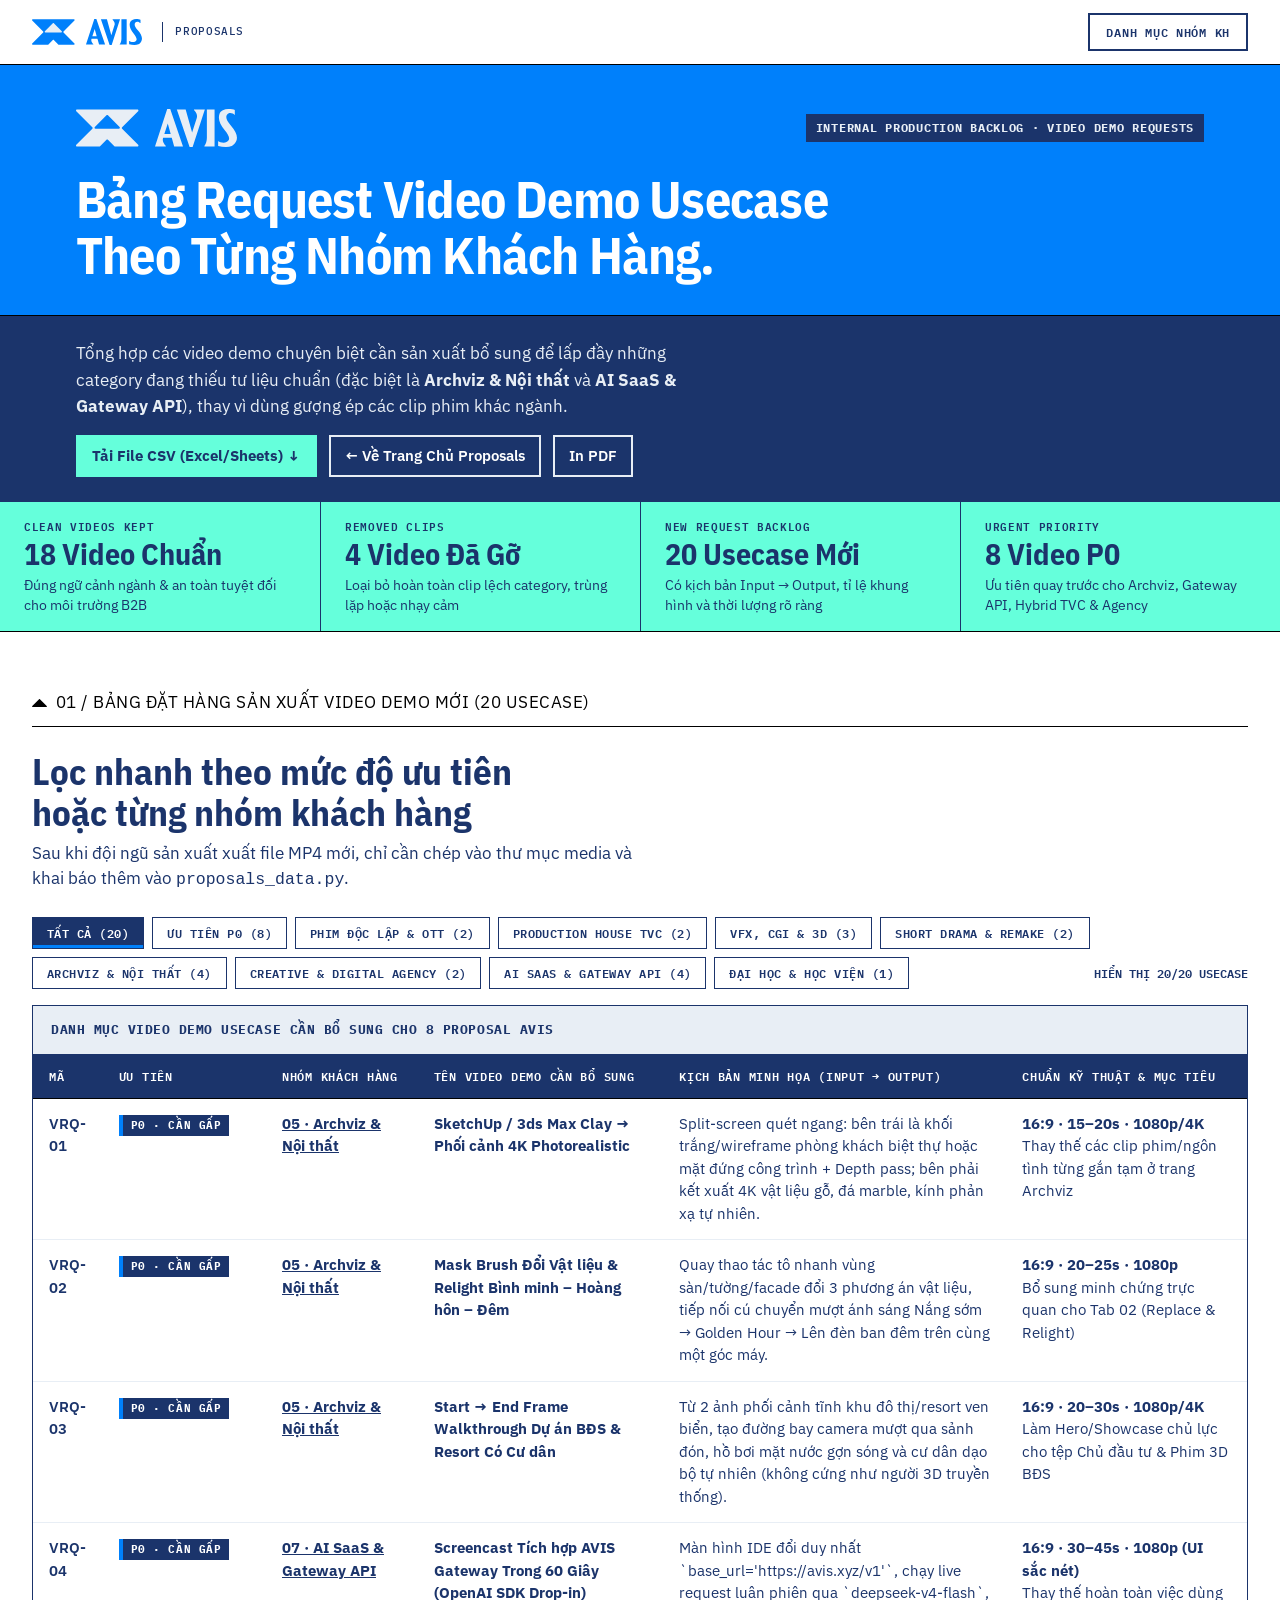
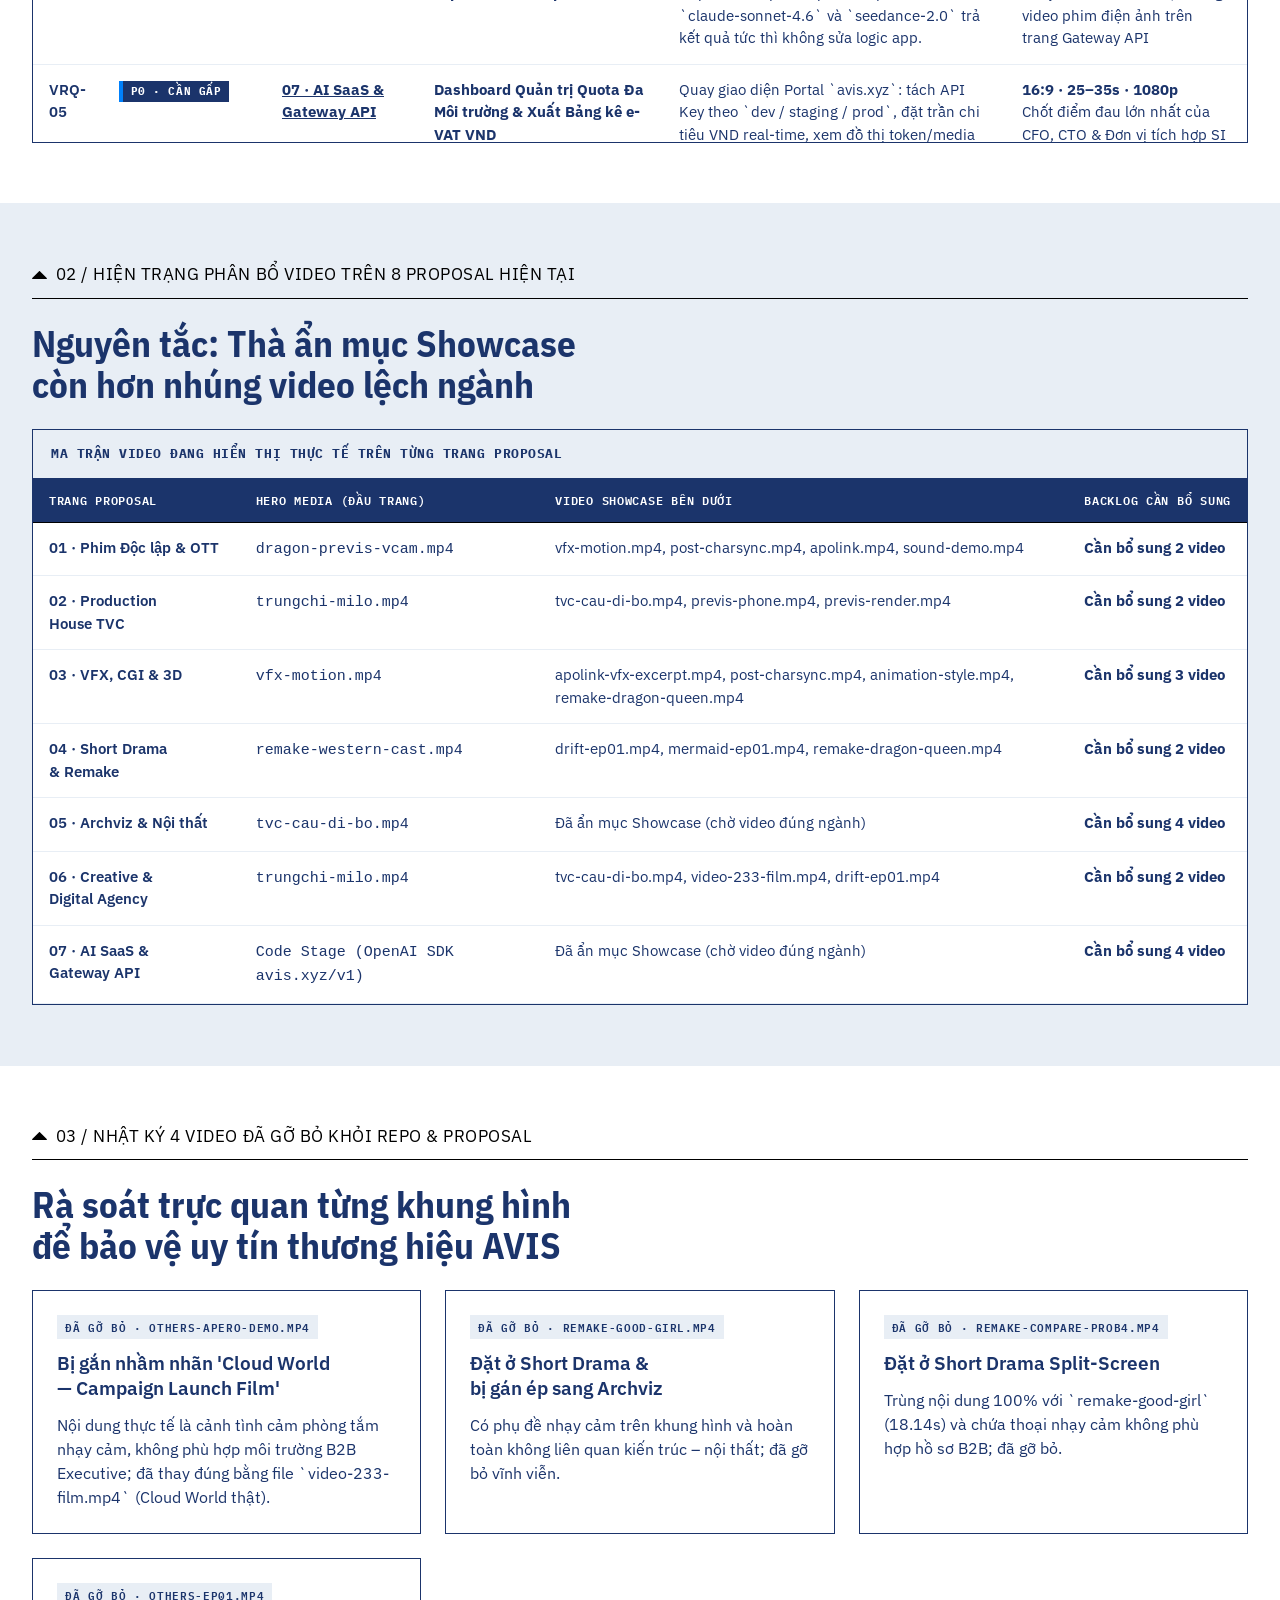
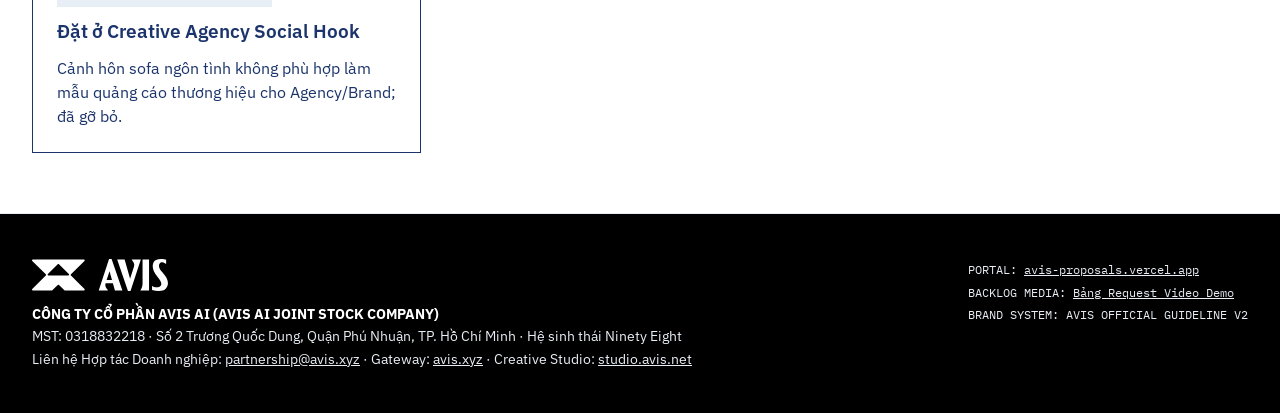
==== video-requests.html @ e9c759db "Refine concise executive copy, optional high-spend credit policy, strict video filtering & add video" ====
<!DOCTYPE html>
<html lang="vi" data-avis-brand="masterbrand">
<head>
  <meta charset="utf-8">
  <meta name="viewport" content="width=device-width, initial-scale=1">
  <title>Bảng Request Video Demo Usecase — AVIS Proposals Backlog</title>
  <meta name="description" content="Danh sách 20 kịch bản video demo usecase cần sản xuất bổ sung cho 8 nhóm khách hàng B2B của AVIS và báo cáo rà soát các video không phù hợp đã gỡ bỏ.">
  <link rel="icon" type="image/svg+xml" href="assets/brand/logo/masterbrand/avis-masterbrand-symbol-azure.svg">
  <link rel="stylesheet" href="assets/proposals.css">
</head>
<body>
<header class="site-header">
  <div class="header-inner">
    <a class="site-logo" href="index.html">
      <img src="assets/brand/logo/masterbrand/avis-masterbrand-full-azure.svg" alt="AVIS" height="26">
      <span class="site-logo-divider" aria-hidden="true"></span>
      <span class="site-logo-tag">PROPOSALS</span>
    </a>
    <nav class="site-nav" aria-label="Danh mục Proposal theo nhóm khách hàng">
      <button
        class="menu-button"
        type="button"
        popovertarget="site-menu"
        popovertargetaction="toggle"
        aria-controls="site-menu"
      >
        <span>Danh mục Nhóm KH</span>
      </button>
      <ul id="site-menu" class="site-menu" popover="auto">
        <li><a href="index.html">Tổng quan</a></li><li><a href="proposals/indie-cinema-ott.html">Phim Độc lập &amp; OTT</a></li><li><a href="proposals/production-house-tvc.html">Production House TVC</a></li><li><a href="proposals/vfx-cgi-animation.html">VFX, CGI &amp; 3D</a></li><li><a href="proposals/short-drama-remake.html">Short Drama &amp; Remake</a></li><li><a href="proposals/archviz-interior-design.html">Archviz &amp; Nội thất</a></li><li><a href="proposals/creative-digital-agency.html">Creative &amp; Digital Agency</a></li><li><a href="proposals/ai-saas-enterprise-gateway.html">AI SaaS &amp; Gateway API</a></li><li><a href="proposals/creative-campus-academy.html">Đại học &amp; Học viện</a></li>
      </ul>
    </nav>
  </div>
</header>

<main>
  <section class="hero-shell">
    <div class="hero-primary-block">
      <div class="container">
        <div class="hero-brand-row" style="margin-block-end: 1.5rem;">
          <img class="hero-brand-logo" src="assets/brand/logo/masterbrand/avis-masterbrand-full-sea-white.svg" alt="AVIS" height="38">
          <span class="hero-kicker">INTERNAL PRODUCTION BACKLOG · VIDEO DEMO REQUESTS</span>
        </div>
        <h1>Bảng Request Video Demo Usecase Theo Từng Nhóm Khách Hàng.</h1>
      </div>
    </div>
    <div class="hero-sub-block">
      <div class="container" style="display: flex; flex-wrap: wrap; align-items: center; justify-content: space-between; gap: 1rem;">
        <p>
          Tổng hợp các video demo chuyên biệt cần sản xuất bổ sung để lấp đầy những category đang thiếu tư liệu chuẩn
          (đặc biệt là <strong>Archviz &amp; Nội thất</strong> và <strong>AI SaaS &amp; Gateway API</strong>), thay vì dùng gượng ép các clip phim khác ngành.
        </p>
        <div class="hero-actions">
          <a class="btn btn-cta-turquoise btn-sm" href="media/avis_video_demo_requests.csv" download="avis_video_demo_requests.csv">Tải File CSV (Excel/Sheets) ↓</a>
          <a class="btn btn-outline-light btn-sm" href="index.html">← Về Trang Chủ Proposals</a>
          <button type="button" class="btn btn-outline-light btn-sm" onclick="window.print()">In PDF</button>
        </div>
      </div>
    </div>

    <div class="credential-band">
      <div class="cred-cell">
        <span class="mono-label">CLEAN VIDEOS KEPT</span>
        <strong>18 Video Chuẩn</strong>
        <span>Đúng ngữ cảnh ngành &amp; an toàn tuyệt đối cho môi trường B2B</span>
      </div>
      <div class="cred-cell">
        <span class="mono-label">REMOVED CLIPS</span>
        <strong>4 Video Đã Gỡ</strong>
        <span>Loại bỏ hoàn toàn clip lệch category, trùng lặp hoặc nhạy cảm</span>
      </div>
      <div class="cred-cell">
        <span class="mono-label">NEW REQUEST BACKLOG</span>
        <strong>20 Usecase Mới</strong>
        <span>Có kịch bản Input → Output, tỉ lệ khung hình và thời lượng rõ ràng</span>
      </div>
      <div class="cred-cell">
        <span class="mono-label">URGENT PRIORITY</span>
        <strong>8 Video P0</strong>
        <span>Ưu tiên quay trước cho Archviz, Gateway API, Hybrid TVC &amp; Agency</span>
      </div>
    </div>
  </section>

  <section class="section">
    <div class="container">
      <div class="section-label"><span class="avis-tri avis-tri--up avis-tri--marker" aria-hidden="true"></span> 01 / BẢNG ĐẶT HÀNG SẢN XUẤT VIDEO DEMO MỚI (20 USECASE)</div>
      <div class="section-header">
        <h2>Lọc nhanh theo mức độ ưu tiên hoặc từng nhóm khách hàng</h2>
        <p>Sau khi đội ngũ sản xuất xuất file MP4 mới, chỉ cần chép vào thư mục media và khai báo thêm vào <code>proposals_data.py</code>.</p>
      </div>

      <div class="filter-bar" role="toolbar" aria-label="Bộ lọc bảng request video demo">
        <button type="button" class="filter-chip" data-video-filter="all" aria-pressed="true">Tất cả (20)</button><button type="button" class="filter-chip" data-video-filter="P0" aria-pressed="false">Ưu tiên P0 (8)</button><button type="button" class="filter-chip" data-video-filter="indie-cinema-ott" aria-pressed="false">Phim Độc lập &amp; OTT (2)</button><button type="button" class="filter-chip" data-video-filter="production-house-tvc" aria-pressed="false">Production House TVC (2)</button><button type="button" class="filter-chip" data-video-filter="vfx-cgi-animation" aria-pressed="false">VFX, CGI &amp; 3D (3)</button><button type="button" class="filter-chip" data-video-filter="short-drama-remake" aria-pressed="false">Short Drama &amp; Remake (2)</button><button type="button" class="filter-chip" data-video-filter="archviz-interior-design" aria-pressed="false">Archviz &amp; Nội thất (4)</button><button type="button" class="filter-chip" data-video-filter="creative-digital-agency" aria-pressed="false">Creative &amp; Digital Agency (2)</button><button type="button" class="filter-chip" data-video-filter="ai-saas-enterprise-gateway" aria-pressed="false">AI SaaS &amp; Gateway API (4)</button><button type="button" class="filter-chip" data-video-filter="creative-campus-academy" aria-pressed="false">Đại học &amp; Học viện (1)</button>
        <span id="video-request-count" class="filter-count" aria-live="polite">HIỂN THỊ 20/20 USECASE</span>
      </div>

      <div tabindex="0" role="region" aria-labelledby="caption-video-requests" class="table-wrapper table-wrapper--tall">
        <table class="benchmark-table" style="--label-2: 'Ưu tiên'; --label-3: 'Nhóm KH'; --label-4: 'Tên Video Demo'; --label-5: 'Kịch bản Minh họa'; --label-6: 'Chuẩn & Ghi chú';">
          <caption id="caption-video-requests">Danh mục Video Demo Usecase Cần Bổ Sung Cho 8 Proposal AVIS</caption>
          <thead>
            <tr>
              <th scope="col">Mã</th>
              <th scope="col">Ưu tiên</th>
              <th scope="col">Nhóm Khách hàng</th>
              <th scope="col">Tên Video Demo Cần Bổ Sung</th>
              <th scope="col">Kịch bản Minh họa (Input → Output)</th>
              <th scope="col">Chuẩn Kỹ thuật &amp; Mục tiêu</th>
            </tr>
          </thead>
          <tbody>
            <tr data-segment="archviz-interior-design" data-priority="P0">
            <th scope="row">VRQ-01</th>
            <td><span class="prio-badge prio-p0">P0 · CẦN GẤP</span></td>
            <td><a href="proposals/archviz-interior-design.html"><strong>05 · Archviz &amp; Nội thất</strong></a></td>
            <td><strong>SketchUp / 3ds Max Clay → Phối cảnh 4K Photorealistic</strong></td>
            <td>Split-screen quét ngang: bên trái là khối trắng/wireframe phòng khách biệt thự hoặc mặt đứng công trình + Depth pass; bên phải kết xuất 4K vật liệu gỗ, đá marble, kính phản xạ tự nhiên.</td>
            <td><strong>16:9 · 15–20s · 1080p/4K</strong><br>Thay thế các clip phim/ngôn tình từng gắn tạm ở trang Archviz</td>
          </tr><tr data-segment="archviz-interior-design" data-priority="P0">
            <th scope="row">VRQ-02</th>
            <td><span class="prio-badge prio-p0">P0 · CẦN GẤP</span></td>
            <td><a href="proposals/archviz-interior-design.html"><strong>05 · Archviz &amp; Nội thất</strong></a></td>
            <td><strong>Mask Brush Đổi Vật liệu &amp; Relight Bình minh – Hoàng hôn – Đêm</strong></td>
            <td>Quay thao tác tô nhanh vùng sàn/tường/facade đổi 3 phương án vật liệu, tiếp nối cú chuyển mượt ánh sáng Nắng sớm → Golden Hour → Lên đèn ban đêm trên cùng một góc máy.</td>
            <td><strong>16:9 · 20–25s · 1080p</strong><br>Bổ sung minh chứng trực quan cho Tab 02 (Replace &amp; Relight)</td>
          </tr><tr data-segment="archviz-interior-design" data-priority="P0">
            <th scope="row">VRQ-03</th>
            <td><span class="prio-badge prio-p0">P0 · CẦN GẤP</span></td>
            <td><a href="proposals/archviz-interior-design.html"><strong>05 · Archviz &amp; Nội thất</strong></a></td>
            <td><strong>Start → End Frame Walkthrough Dự án BĐS &amp; Resort Có Cư dân</strong></td>
            <td>Từ 2 ảnh phối cảnh tĩnh khu đô thị/resort ven biển, tạo đường bay camera mượt qua sảnh đón, hồ bơi mặt nước gợn sóng và cư dân dạo bộ tự nhiên (không cứng như người 3D truyền thống).</td>
            <td><strong>16:9 · 20–30s · 1080p/4K</strong><br>Làm Hero/Showcase chủ lực cho tệp Chủ đầu tư &amp; Phim 3D BĐS</td>
          </tr><tr data-segment="ai-saas-enterprise-gateway" data-priority="P0">
            <th scope="row">VRQ-04</th>
            <td><span class="prio-badge prio-p0">P0 · CẦN GẤP</span></td>
            <td><a href="proposals/ai-saas-enterprise-gateway.html"><strong>07 · AI SaaS &amp; Gateway API</strong></a></td>
            <td><strong>Screencast Tích hợp AVIS Gateway Trong 60 Giây (OpenAI SDK Drop-in)</strong></td>
            <td>Màn hình IDE đổi duy nhất `base_url=&#x27;https://avis.xyz/v1&#x27;`, chạy live request luân phiên qua `deepseek-v4-flash`, `claude-sonnet-4.6` và `seedance-2.0` trả kết quả tức thì không sửa logic app.</td>
            <td><strong>16:9 · 30–45s · 1080p (UI sắc nét)</strong><br>Thay thế hoàn toàn việc dùng video phim điện ảnh trên trang Gateway API</td>
          </tr><tr data-segment="ai-saas-enterprise-gateway" data-priority="P0">
            <th scope="row">VRQ-05</th>
            <td><span class="prio-badge prio-p0">P0 · CẦN GẤP</span></td>
            <td><a href="proposals/ai-saas-enterprise-gateway.html"><strong>07 · AI SaaS &amp; Gateway API</strong></a></td>
            <td><strong>Dashboard Quản trị Quota Đa Môi trường &amp; Xuất Bảng kê e-VAT VND</strong></td>
            <td>Quay giao diện Portal `avis.xyz`: tách API Key theo `dev / staging / prod`, đặt trần chi tiêu VND real-time, xem đồ thị token/media và tải bảng kê đối soát hóa đơn điện tử VAT.</td>
            <td><strong>16:9 · 25–35s · 1080p</strong><br>Chốt điểm đau lớn nhất của CFO, CTO &amp; Đơn vị tích hợp SI</td>
          </tr><tr data-segment="production-house-tvc" data-priority="P0">
            <th scope="row">VRQ-06</th>
            <td><span class="prio-badge prio-p0">P0 · CẦN GẤP</span></td>
            <td><a href="proposals/production-house-tvc.html"><strong>02 · Production House TVC</strong></a></td>
            <td><strong>Hybrid Product TVC — Giữ 100% Sản phẩm Quay Thật + Đại cảnh AI</strong></td>
            <td>Split-screen: bên trái là chai nước giải khát / mỹ phẩm / ô tô quay phông đơn giản tại studio giữ nguyên từng chữ trên bao bì; bên phải ghép mượt vào đại cảnh thiên nhiên/đô thị điện ảnh.</td>
            <td><strong>16:9 · 15–25s · 1080p</strong><br>Giải đáp thắc mắc số 1 của Production House về độ chuẩn logo/bao bì thật</td>
          </tr><tr data-segment="creative-digital-agency" data-priority="P0">
            <th scope="row">VRQ-07</th>
            <td><span class="prio-badge prio-p0">P0 · CẦN GẤP</span></td>
            <td><a href="proposals/creative-digital-agency.html"><strong>06 · Creative &amp; Digital Agency</strong></a></td>
            <td><strong>Performance Ad Variations — 1 Sản phẩm Nhân bản 5 Hook 9:16</strong></td>
            <td>Đặt 3–4 khung điện thoại 9:16 cạnh nhau chạy đồng thời các biến thể hook 3 giây đầu khác nhau (đổi bối cảnh, góc máy, nhân vật KOL ảo) cho cùng một sản phẩm FMCG/Tech/Beauty.</td>
            <td><strong>16:9 ghép 3 khung 9:16 · 15–20s</strong><br>Thay thế clip ngôn tình `others-ep01` đã gỡ khỏi trang Agency</td>
          </tr><tr data-segment="indie-cinema-ott" data-priority="P0">
            <th scope="row">VRQ-08</th>
            <td><span class="prio-badge prio-p0">P0 · CẦN GẤP</span></td>
            <td><a href="proposals/indie-cinema-ott.html"><strong>01 · Phim Độc lập &amp; OTT</strong></a></td>
            <td><strong>Hậu kỳ Bảo mật: Xóa Dây cáp/Biển hiệu &amp; AVIS Transcribe Offline</strong></td>
            <td>Nửa đầu: tô mask xóa micro boom, dây cáp treo hoặc biển quảng cáo hiện đại trên cảnh cổ trang; Nửa sau: ngắt Wi-Fi chạy `AVIS Transcribe` nhận diện thoại tiếng Việt xuất file SRT ngay trên máy.</td>
            <td><strong>16:9 · 25–30s · 1080p</strong><br>Minh chứng trực tiếp tính năng bảo mật Screener ăn tiền nhất cho Đoàn phim</td>
          </tr><tr data-segment="archviz-interior-design" data-priority="P1">
            <th scope="row">VRQ-09</th>
            <td><span class="prio-badge prio-p1">P1 · QUAN TRỌNG</span></td>
            <td><a href="proposals/archviz-interior-design.html"><strong>05 · Archviz &amp; Nội thất</strong></a></td>
            <td><strong>Biến Mặt bằng 2D / Phác thảo Tay sang Không gian Nội thất 3D</strong></td>
            <td>Từ bản vẽ bố trí mặt bằng hoặc nét vẽ tay KTS trên iPad, sinh nhanh 3 phong cách nội thất (Indochine, Japandi, Modern Luxury) giữ đúng vị trí cửa và đồ nội thất chính.</td>
            <td><strong>16:9 · 15–20s · 1080p</strong><br>Phục vụ tệp Công ty Thiết kế – Thi công Nội thất dân dụng &amp; F&amp;B</td>
          </tr><tr data-segment="ai-saas-enterprise-gateway" data-priority="P1">
            <th scope="row">VRQ-10</th>
            <td><span class="prio-badge prio-p1">P1 · QUAN TRỌNG</span></td>
            <td><a href="proposals/ai-saas-enterprise-gateway.html"><strong>07 · AI SaaS &amp; Gateway API</strong></a></td>
            <td><strong>Multi-Model Cost Routing Benchmark (Tiết kiệm 75% COGS)</strong></td>
            <td>Minh họa luồng AI Agent doanh nghiệp tự động định tuyến câu hỏi FAQ sang `DeepSeek V4 Flash` và câu phân tích hợp đồng phức tạp sang `Claude Sonnet 4.6`, kèm đồng hồ đo độ trễ &amp; chi phí VND.</td>
            <td><strong>16:9 · 25–30s · 1080p</strong><br>Thuyết phục Head of AI / CTO của SaaS &amp; EdTech có tập user freemium lớn</td>
          </tr><tr data-segment="ai-saas-enterprise-gateway" data-priority="P1">
            <th scope="row">VRQ-11</th>
            <td><span class="prio-badge prio-p1">P1 · QUAN TRỌNG</span></td>
            <td><a href="proposals/ai-saas-enterprise-gateway.html"><strong>07 · AI SaaS &amp; Gateway API</strong></a></td>
            <td><strong>Batch Creative API cho E-Commerce &amp; Mobile Game UA</strong></td>
            <td>Từ danh mục 10 ảnh sản phẩm hoặc asset nhân vật game, gọi API `Seedance 2.0` / `Wan 2.7` sinh tự động loạt video quảng cáo UA có âm thanh sẵn sàng đẩy lên Meta/TikTok Ads.</td>
            <td><strong>16:9 · 20–25s · 1080p</strong><br>Thay thế clip `others-apero-demo` từng gắn nhầm cho Consumer/UA App</td>
          </tr><tr data-segment="production-house-tvc" data-priority="P1">
            <th scope="row">VRQ-12</th>
            <td><span class="prio-badge prio-p1">P1 · QUAN TRỌNG</span></td>
            <td><a href="proposals/production-house-tvc.html"><strong>02 · Production House TVC</strong></a></td>
            <td><strong>Outpainting Đa Tỉ lệ (16:9 ↔ 9:16 ↔ 1:1) Trên NLE 3 Tầng</strong></td>
            <td>Từ 1 master TVC 16:9 đã duyệt, mở rộng thông minh sang 9:16 dọc và 1:1 vuông không mất chủ thể, sau đó cắt bản 15s/30s ngay trên timeline NLE của AVIS Creative Studio.</td>
            <td><strong>16:9 · 20s · 1080p</strong><br>Chứng minh tốc độ bàn giao trọn gói multi-format cho Client</td>
          </tr><tr data-segment="vfx-cgi-animation" data-priority="P1">
            <th scope="row">VRQ-13</th>
            <td><span class="prio-badge prio-p1">P1 · QUAN TRỌNG</span></td>
            <td><a href="proposals/vfx-cgi-animation.html"><strong>03 · VFX, CGI &amp; 3D</strong></a></td>
            <td><strong>Local WebGPU Roto, Object Tracker &amp; Depth Pass → Nuke / AE</strong></td>
            <td>Quay trực tiếp quá trình tách mask sequence bám theo nhân vật chuyển động nhanh và xuất Depth Anything V2 pass trên workstation nội bộ, rồi kéo thả mượt vào comp Nuke/After Effects.</td>
            <td><strong>16:9 · 20–30s · 1080p</strong><br>Nói đúng ngôn ngữ kỹ thuật của VFX Supervisor &amp; Compositing Lead</td>
          </tr><tr data-segment="vfx-cgi-animation" data-priority="P1">
            <th scope="row">VRQ-14</th>
            <td><span class="prio-badge prio-p1">P1 · QUAN TRỌNG</span></td>
            <td><a href="proposals/vfx-cgi-animation.html"><strong>03 · VFX, CGI &amp; 3D</strong></a></td>
            <td><strong>Blender / Unreal Playblast → Final Shot &amp; Crowd Simulation</strong></td>
            <td>So sánh 2 khung hình: bên trái là playblast xám từ Blender/Unreal + lưới đám đông; bên phải là cảnh đại chiến hoặc đô thị tương lai giữ chuẩn 100% tiêu cự và đường chạy camera 3D.</td>
            <td><strong>16:9 · 20–25s · 1080p</strong><br>Bổ sung demo chuyên sâu 3D Pipeline thay cho clip blockout ngắn</td>
          </tr><tr data-segment="short-drama-remake" data-priority="P1">
            <th scope="row">VRQ-15</th>
            <td><span class="prio-badge prio-p1">P1 · QUAN TRỌNG</span></td>
            <td><a href="proposals/short-drama-remake.html"><strong>04 · Short Drama &amp; Remake</strong></a></td>
            <td><strong>Branded Microdrama 9:16 Lịch sự — Nhân vật Cầm Sản phẩm Thật</strong></td>
            <td>Trích đoạn 45–60s phim ngắn văn phòng/gia đình hiện đại lịch sự (B2B-safe), khóa mặt diễn viên qua 8 góc cắt liên tiếp và lồng ghép tự nhiên sản phẩm Ngân hàng / Mỹ phẩm / Đồ uống.</td>
            <td><strong>9:16 · 45–60s · 1080x1920</strong><br>Thay thế 2 clip `remake-good-girl` &amp; `remake-compare-prob4` có thoại nhạy cảm</td>
          </tr><tr data-segment="creative-digital-agency" data-priority="P1">
            <th scope="row">VRQ-16</th>
            <td><span class="prio-badge prio-p1">P1 · QUAN TRỌNG</span></td>
            <td><a href="proposals/creative-digital-agency.html"><strong>06 · Creative &amp; Digital Agency</strong></a></td>
            <td><strong>Brand Mascot Consistency — Đồng nhất Nhân vật Đa Điểm chạm IMC</strong></td>
            <td>Từ 1 bản thiết kế linh vật/đại sứ thương hiệu, triển khai đồng bộ sang Key Visual OOH ngoài trời, POSM siêu thị, sticker mạng xã hội và TVC hoạt hình ngắn 15s.</td>
            <td><strong>16:9 · 20–25s · 1080p</strong><br>Đánh trúng nhu cầu Pitch IMC &amp; Rebranding của các Creative Agency</td>
          </tr><tr data-segment="short-drama-remake" data-priority="P2">
            <th scope="row">VRQ-17</th>
            <td><span class="prio-badge prio-p2">P2 · BỔ SUNG</span></td>
            <td><a href="proposals/short-drama-remake.html"><strong>04 · Short Drama &amp; Remake</strong></a></td>
            <td><strong>Multi-Language Dubbing &amp; Lip-Sync (Việt → Anh / Tây Ban Nha / Nhật)</strong></td>
            <td>Cùng một phân cảnh thoại cận mặt diễn viên (nội dung công sở B2B-safe), chuyển mượt 4 ngôn ngữ với khẩu hình môi và cảm xúc giọng nói khớp tự nhiên từng âm tiết.</td>
            <td><strong>16:9 hoặc 9:16 · 25–30s · 1080p</strong><br>Minh chứng năng lực xuất khẩu nội dung sang Mỹ, LATAM, Nhật, UAE</td>
          </tr><tr data-segment="indie-cinema-ott" data-priority="P2">
            <th scope="row">VRQ-18</th>
            <td><span class="prio-badge prio-p2">P2 · BỔ SUNG</span></td>
            <td><a href="proposals/indie-cinema-ott.html"><strong>01 · Phim Độc lập &amp; OTT</strong></a></td>
            <td><strong>Script-to-7-Angles Coverage Trong 90 Giây</strong></td>
            <td>Dán 1 trang kịch bản tiếng Việt vào `Script node`, tự động bóc shot list và bung ra 7 góc máy (Wide, Medium, Close-up, OTS, Overhead, Tilt, Rear) giữ nguyên ánh sáng phim.</td>
            <td><strong>16:9 · 25–35s · 1080p</strong><br>Giúp Đạo diễn &amp; Biên kịch thấy ngay tốc độ tiền kỳ trên giao diện thật</td>
          </tr><tr data-segment="creative-campus-academy" data-priority="P2">
            <th scope="row">VRQ-19</th>
            <td><span class="prio-badge prio-p2">P2 · BỔ SUNG</span></td>
            <td><a href="proposals/creative-campus-academy.html"><strong>08 · Đại học &amp; Học viện</strong></a></td>
            <td><strong>Trải nghiệm Lớp học Thực tế AVIS Creative Campus (Giảng viên &amp; SV)</strong></td>
            <td>Quay quy trình giảng viên phát bài tập bằng `Template Node`, 40 sinh viên mở trình duyệt trên máy phòng lab tiêu chuẩn nộp bài và xem nhận xét ngay trong tiết học (kèm hình ảnh hợp tác VTV College nếu có).</td>
            <td><strong>16:9 · 30–45s · 1080p</strong><br>Tăng độ tin cậy cao nhất khi trình bày với Ban Giám hiệu &amp; Trưởng khoa</td>
          </tr><tr data-segment="vfx-cgi-animation" data-priority="P2">
            <th scope="row">VRQ-20</th>
            <td><span class="prio-badge prio-p2">P2 · BỔ SUNG</span></td>
            <td><a href="proposals/vfx-cgi-animation.html"><strong>03 · VFX, CGI &amp; 3D</strong></a></td>
            <td><strong>Plugin Gọi AVIS Gateway API Trực tiếp Từ Unreal / Houdini / Python</strong></td>
            <td>Pipeline TD chạy tool nội bộ sinh texture 4K, concept prop và video pre-viz qua cổng API `avis.xyz` ngay bên trong giao diện DCC không cần mở trình duyệt.</td>
            <td><strong>16:9 · 20–30s · 1080p</strong><br>Chốt sale kỹ thuật với các VFX/Game Studio quy mô 50–300 artist</td>
          </tr>
          </tbody>
        </table>
      </div>
    </div>
  </section>

  <section class="section section-alt">
    <div class="container">
      <div class="section-label"><span class="avis-tri avis-tri--up avis-tri--marker" aria-hidden="true"></span> 02 / HIỆN TRẠNG PHÂN BỔ VIDEO TRÊN 8 PROPOSAL HIỆN TẠI</div>
      <div class="section-header">
        <h2>Nguyên tắc: Thà ẩn mục Showcase còn hơn nhúng video lệch ngành</h2>
      </div>
      <div tabindex="0" role="region" aria-labelledby="caption-current-inventory" class="table-wrapper">
        <table class="benchmark-table" style="--label-2: 'Hero Media'; --label-3: 'Video Showcase Bên Dưới'; --label-4: 'Backlog Bổ sung';">
          <caption id="caption-current-inventory">Ma trận Video Đang Hiển Thị Thực Tế Trên Từng Trang Proposal</caption>
          <thead>
            <tr>
              <th scope="col">Trang Proposal</th>
              <th scope="col">Hero Media (Đầu trang)</th>
              <th scope="col">Video Showcase Bên Dưới</th>
              <th scope="col">Backlog Cần Bổ sung</th>
            </tr>
          </thead>
          <tbody>
            <tr>
            <th scope="row">01 · Phim Độc lập &amp; OTT</th>
            <td><code>dragon-previs-vcam.mp4</code></td>
            <td>vfx-motion.mp4, post-charsync.mp4, apolink.mp4, sound-demo.mp4</td>
            <td><strong>Cần bổ sung 2 video</strong></td>
          </tr><tr>
            <th scope="row">02 · Production House TVC</th>
            <td><code>trungchi-milo.mp4</code></td>
            <td>tvc-cau-di-bo.mp4, previs-phone.mp4, previs-render.mp4</td>
            <td><strong>Cần bổ sung 2 video</strong></td>
          </tr><tr>
            <th scope="row">03 · VFX, CGI &amp; 3D</th>
            <td><code>vfx-motion.mp4</code></td>
            <td>apolink-vfx-excerpt.mp4, post-charsync.mp4, animation-style.mp4, remake-dragon-queen.mp4</td>
            <td><strong>Cần bổ sung 3 video</strong></td>
          </tr><tr>
            <th scope="row">04 · Short Drama &amp; Remake</th>
            <td><code>remake-western-cast.mp4</code></td>
            <td>drift-ep01.mp4, mermaid-ep01.mp4, remake-dragon-queen.mp4</td>
            <td><strong>Cần bổ sung 2 video</strong></td>
          </tr><tr>
            <th scope="row">05 · Archviz &amp; Nội thất</th>
            <td><code>tvc-cau-di-bo.mp4</code></td>
            <td>Đã ẩn mục Showcase (chờ video đúng ngành)</td>
            <td><strong>Cần bổ sung 4 video</strong></td>
          </tr><tr>
            <th scope="row">06 · Creative &amp; Digital Agency</th>
            <td><code>trungchi-milo.mp4</code></td>
            <td>tvc-cau-di-bo.mp4, video-233-film.mp4, drift-ep01.mp4</td>
            <td><strong>Cần bổ sung 2 video</strong></td>
          </tr><tr>
            <th scope="row">07 · AI SaaS &amp; Gateway API</th>
            <td><code>Code Stage (OpenAI SDK avis.xyz/v1)</code></td>
            <td>Đã ẩn mục Showcase (chờ video đúng ngành)</td>
            <td><strong>Cần bổ sung 4 video</strong></td>
          </tr><tr>
            <th scope="row">08 · Đại học &amp; Học viện</th>
            <td><code>dragon-previs-vcam.mp4</code></td>
            <td>previs-blockout.mp4, animation-style.mp4, video-233-film.mp4</td>
            <td><strong>Cần bổ sung 1 video</strong></td>
          </tr>
          </tbody>
        </table>
      </div>
    </div>
  </section>

  <section class="section">
    <div class="container">
      <div class="section-label"><span class="avis-tri avis-tri--up avis-tri--marker" aria-hidden="true"></span> 03 / NHẬT KÝ 4 VIDEO ĐÃ GỠ BỎ KHỎI REPO &amp; PROPOSAL</div>
      <div class="section-header">
        <h2>Rà soát trực quan từng khung hình để bảo vệ uy tín thương hiệu AVIS</h2>
      </div>
      <div class="grid-2">
        <article class="card">
        <span class="card-tag">ĐÃ GỠ BỎ · others-apero-demo.mp4</span>
        <h3>Bị gắn nhầm nhãn &#x27;Cloud World — Campaign Launch Film&#x27;</h3>
        <p>Nội dung thực tế là cảnh tình cảm phòng tắm nhạy cảm, không phù hợp môi trường B2B Executive; đã thay đúng bằng file `video-233-film.mp4` (Cloud World thật).</p>
      </article><article class="card">
        <span class="card-tag">ĐÃ GỠ BỎ · remake-good-girl.mp4</span>
        <h3>Đặt ở Short Drama &amp; bị gán ép sang Archviz</h3>
        <p>Có phụ đề nhạy cảm trên khung hình và hoàn toàn không liên quan kiến trúc – nội thất; đã gỡ bỏ vĩnh viễn.</p>
      </article><article class="card">
        <span class="card-tag">ĐÃ GỠ BỎ · remake-compare-prob4.mp4</span>
        <h3>Đặt ở Short Drama Split-Screen</h3>
        <p>Trùng nội dung 100% với `remake-good-girl` (18.14s) và chứa thoại nhạy cảm không phù hợp hồ sơ B2B; đã gỡ bỏ.</p>
      </article><article class="card">
        <span class="card-tag">ĐÃ GỠ BỎ · others-ep01.mp4</span>
        <h3>Đặt ở Creative Agency Social Hook</h3>
        <p>Cảnh hôn sofa ngôn tình không phù hợp làm mẫu quảng cáo thương hiệu cho Agency/Brand; đã gỡ bỏ.</p>
      </article>
      </div>
    </div>
  </section>
</main>

<footer class="site-footer">
  <div class="container footer-grid">
    <div>
      <img class="footer-logo" src="assets/brand/logo/masterbrand/avis-masterbrand-full-white.svg" alt="AVIS" height="32">
      <strong>CÔNG TY CỔ PHẦN AVIS AI (AVIS AI JOINT STOCK COMPANY)</strong><br>
      MST: 0318832218 · Số 2 Trương Quốc Dung, Quận Phú Nhuận, TP. Hồ Chí Minh · Hệ sinh thái Ninety Eight<br>
      Liên hệ Hợp tác Doanh nghiệp: <a href="mailto:partnership@avis.xyz">partnership@avis.xyz</a> ·
      Gateway: <a href="https://avis.xyz" target="_blank" rel="noopener">avis.xyz</a> ·
      Creative Studio: <a href="https://studio.avis.net" target="_blank" rel="noopener">studio.avis.net</a>
    </div>
    <div class="footer-links">
      PORTAL: <a href="https://avis-proposals.vercel.app">avis-proposals.vercel.app</a><br>
      BACKLOG MEDIA: <a href="video-requests.html">Bảng Request Video Demo</a><br>
      BRAND SYSTEM: AVIS OFFICIAL GUIDELINE V2
    </div>
  </div>
</footer>
<script type="module" src="assets/proposals.js"></script>
</body>
</html>
---- assets/proposals.css ----
/* ==========================================================================
   AVIS Executive Proposals — Official Brand Guideline V2 Stylesheet
   Source of truth:
     - Branding/docs/design-guidelines.md
     - Branding/assets/design-system/avis-tokens.css & avis-shapes.css
     - Branding/plans/avis-design-layouts/layout-06-media-frame-studio.html
   ========================================================================== */

/* 1. Self-hosted Official AVIS Brand V2 Fonts */
@font-face {
  font-family: 'IBM Plex Sans';
  src: url('brand/fonts/IBMPlexSans-VariableFont_wdth,wght.ttf') format('truetype');
  font-weight: 100 700;
  font-stretch: 75% 100%;
  font-style: normal;
  font-display: swap;
}

@font-face {
  font-family: 'IBM Plex Sans Condensed';
  src: url('brand/fonts/IBMPlexSans_Condensed-SemiBold.ttf') format('truetype');
  font-weight: 600;
  font-style: normal;
  font-display: swap;
}

@font-face {
  font-family: 'IBM Plex Sans Condensed';
  src: url('brand/fonts/IBMPlexSans_Condensed-Bold.ttf') format('truetype');
  font-weight: 700;
  font-style: normal;
  font-display: swap;
}

@font-face {
  font-family: 'IBM Plex Mono';
  src: url('brand/fonts/IBMPlexMono-Regular.ttf') format('truetype');
  font-weight: 400;
  font-style: normal;
  font-display: swap;
}

@font-face {
  font-family: 'IBM Plex Mono';
  src: url('brand/fonts/IBMPlexMono-Medium.ttf') format('truetype');
  font-weight: 500;
  font-style: normal;
  font-display: swap;
}

@font-face {
  font-family: 'IBM Plex Mono';
  src: url('brand/fonts/IBMPlexMono-SemiBold.ttf') format('truetype');
  font-weight: 600;
  font-style: normal;
  font-display: swap;
}

@font-face {
  font-family: 'IBM Plex Mono';
  src: url('brand/fonts/IBMPlexMono-Bold.ttf') format('truetype');
  font-weight: 700;
  font-style: normal;
  font-display: swap;
}

@font-face {
  font-family: 'Avis Hybrid';
  src: local('Avis Hybrid'), local('AvisHybrid-Bold'), local('AvisHybrid');
  font-weight: 100 900;
  font-display: swap;
}

/* 2. Official AVIS V2 Color, Shape, Typography & Spacing Tokens */
:root {
  /* Primary */
  --avis-azure: #0080FB;              /* RGB 0/128/251 */
  --avis-sea-white: #E8EEF5;          /* RGB 232/238/245 */
  /* Secondary */
  --avis-electric-turquoise: #65FFDB; /* RGB 101/255/219 */
  --avis-sapphire: #1B346B;           /* Intense Sapphire Blue, RGB 27/52/107 */
  --avis-flame-orange: #FC9D2B;       /* RGB 252/157/43 — Masterbrand only */
  /* Supporting */
  --avis-baby-turquoise: #DEF0EC;
  --avis-baby-blue: #C5D9FF;
  --avis-baby-orange: #F3ECE4;
  --avis-baby-azure: #D7ECFF;
  /* Sheet Neutrals */
  --avis-white: #FFFFFF;
  --avis-black: #000000;

  /* Typography */
  --avis-font-display: 'Avis Hybrid', 'IBM Plex Sans Condensed', 'IBM Plex Sans', sans-serif;
  --avis-font-sans: 'IBM Plex Sans', -apple-system, 'Segoe UI', Arial, sans-serif;
  --avis-font-mono: 'IBM Plex Mono', ui-monospace, Menlo, monospace;

  /* 8px Spacing Scale (in rem so layout breathes with OS/browser text scale) */
  --avis-space-1: 0.25rem;
  --avis-space-2: 0.5rem;
  --avis-space-3: 0.75rem;
  --avis-space-4: 1rem;
  --avis-space-5: 1.5rem;
  --avis-space-6: 2rem;
  --avis-space-7: 2.75rem;
  --avis-space-8: 3.75rem;
  --avis-space-9: 5.5rem;

  /* Brand V2 Geometry: strictly square blocks, 0 radius */
  --avis-radius: 0px;
  --max-w: 80rem;
  --header-h: 4rem;

  /* Official AVIS Triangle Shapes (1:1 cut from logo symbols) */
  --avis-tri-up: url("data:image/svg+xml,%3Csvg xmlns='http://www.w3.org/2000/svg' viewBox='85.892 25.477 117.5 63.53' width='117.5' height='63.53'%3E%3Cpath d='M90.6957 89.0067H198.591C202.855 89.0067 204.999 83.8443 201.981 80.8259L148.033 26.8781C146.165 25.0096 143.134 25.0096 141.254 26.8781L87.306 80.8259C84.2876 83.8443 86.4196 89.0067 90.6957 89.0067Z' fill='%23000'/%3E%3C/svg%3E");
  --avis-tri-play: url("data:image/svg+xml,%3Csvg xmlns='http://www.w3.org/2000/svg' viewBox='124.831 18.97 56.86 105.165' width='56.86' height='105.165'%3E%3Cpath d='M124.831 23.27L124.831 119.838C124.831 123.655 129.451 125.574 132.153 122.872L180.437 74.588C182.109 72.9156 182.109 70.2034 180.437 68.5203L132.153 20.2361C129.451 17.5346 124.831 19.4428 124.831 23.27Z' fill='%23000'/%3E%3C/svg%3E");
}

/* 3. Sub-brand Semantic Theme Mapping (strictly honoring row matrix in design-guidelines.md) */
:root,
[data-avis-brand="masterbrand"] {
  --brand-primary: var(--avis-azure);
  --brand-on-primary: var(--avis-white);
  --brand-hero-sub-bg: var(--avis-sapphire);
  --brand-hero-sub-fg: var(--avis-sea-white);
  --brand-band-bg: var(--avis-electric-turquoise);
  --brand-band-fg: var(--avis-sapphire);
  --brand-text: var(--avis-sapphire);
  --brand-surface: var(--avis-white);
  --brand-surface-alt: var(--avis-sea-white);
  --brand-surface-soft: var(--avis-baby-azure);
  --brand-dark-bg: var(--avis-sapphire);
  --brand-dark-fg: var(--avis-sea-white);
  --brand-dark-accent: var(--avis-electric-turquoise);
  --brand-marker-color: var(--avis-azure);
  --brand-tri-mask: var(--avis-tri-up);
  --brand-tri-ratio: 117.5 / 63.53;
}

[data-avis-brand="creative-studio"] {
  --brand-primary: var(--avis-azure);
  --brand-on-primary: var(--avis-white);
  --brand-hero-sub-bg: var(--avis-sapphire);
  --brand-hero-sub-fg: var(--avis-sea-white);
  --brand-band-bg: var(--avis-electric-turquoise);
  --brand-band-fg: var(--avis-sapphire);
  --brand-text: var(--avis-sapphire);
  --brand-surface: var(--avis-white);
  --brand-surface-alt: var(--avis-baby-azure);
  --brand-surface-soft: var(--avis-baby-turquoise);
  --brand-dark-bg: var(--avis-sapphire);
  --brand-dark-fg: var(--avis-sea-white);
  --brand-dark-accent: var(--avis-electric-turquoise);
  --brand-marker-color: var(--avis-azure);
  --brand-tri-mask: var(--avis-tri-play);
  --brand-tri-ratio: 56.86 / 105.165;
}

[data-avis-brand="gateway"] {
  --brand-primary: var(--avis-sapphire);
  --brand-on-primary: var(--avis-sea-white);
  --brand-hero-sub-bg: var(--avis-sea-white);
  --brand-hero-sub-fg: var(--avis-sapphire);
  --brand-band-bg: var(--avis-baby-blue);
  --brand-band-fg: var(--avis-sapphire);
  --brand-text: var(--avis-sapphire);
  --brand-surface: var(--avis-white);
  --brand-surface-alt: var(--avis-sea-white);
  --brand-surface-soft: var(--avis-baby-azure);
  --brand-dark-bg: var(--avis-sapphire);
  --brand-dark-fg: var(--avis-sea-white);
  --brand-dark-accent: var(--avis-baby-blue);
  --brand-marker-color: var(--avis-sapphire);
  --brand-tri-mask: var(--avis-tri-up);
  --brand-tri-ratio: 117.5 / 63.53;
}

/* 4. Official AVIS Triangle Marker Classes */
.avis-tri {
  display: inline-block;
  flex: none;
  background: currentColor;
  -webkit-mask: var(--avis-tri-mask) center / contain no-repeat;
  mask: var(--avis-tri-mask) center / contain no-repeat;
}

.avis-tri--up {
  --avis-tri-mask: var(--avis-tri-up);
  aspect-ratio: 117.5 / 63.53;
}

.avis-tri--play {
  --avis-tri-mask: var(--avis-tri-play);
  aspect-ratio: 56.86 / 105.165;
}

.avis-tri--marker {
  margin-inline-end: 0.5em;
}

.avis-tri--marker.avis-tri--up {
  inline-size: 0.9em;
  vertical-align: 0.08em;
}

.avis-tri--marker.avis-tri--play {
  block-size: 0.8em;
  vertical-align: -0.04em;
}

/* 5. Base Document Reset & Legibility Rules (modern-web-guidance: typography & improve-text-layout-and-legibility) */
*,
*::before,
*::after {
  box-sizing: border-box;
}

html {
  scroll-behavior: smooth;
  color-scheme: light;
}

body {
  margin: 0;
  font-family: var(--avis-font-sans);
  font-size: 1rem;
  line-height: 1.55;
  text-align: start;
  overflow-wrap: break-word;
  background: var(--avis-white);
  color: var(--brand-text);
  -webkit-font-smoothing: antialiased;
}

/* Balanced line lengths strictly on short unboxed headings and table headers */
h1,
h2,
h3,
.benchmark-table th {
  text-wrap: balance;
}

/* Prevent orphaned runts strictly on multi-line body paragraphs and list items */
p,
.avis-list li,
.ott-list li {
  text-wrap: pretty;
}

a {
  color: inherit;
}

:focus-visible {
  outline: 3px solid var(--avis-azure);
  outline-offset: 2px;
}

.container {
  max-inline-size: var(--max-w);
  margin-inline: auto;
  padding-inline: var(--avis-space-6);
}

@media (width < 40rem) {
  .container {
    padding-inline: var(--avis-space-4);
  }
}

/* ==========================================================================
   6. Responsive Site Header & Navigation (modern-web-guidance: navbar)
   Logo placed strictly on approved pure White (#FFFFFF) surface
   ========================================================================== */
.site-header {
  position: sticky;
  inset-block-start: 0;
  z-index: 90;
  background: var(--avis-white);
  color: var(--avis-sapphire);
  border-block-end: 1px solid var(--avis-black);
}

.site-header.is-measuring,
.site-header.is-measuring * {
  transition: none !important;
}

.header-inner {
  max-inline-size: var(--max-w);
  margin-inline: auto;
  padding-inline: var(--avis-space-6);
  min-block-size: var(--header-h);
  display: flex;
  align-items: center;
  justify-content: space-between;
  gap: var(--avis-space-4);
}

@media (width < 40rem) {
  .header-inner {
    padding-inline: var(--avis-space-4);
  }
}

.header-inner > * {
  flex-shrink: 0;
  white-space: nowrap;
}

.site-logo {
  display: inline-flex;
  align-items: center;
  gap: var(--avis-space-3);
  text-decoration: none;
  padding-block: var(--avis-space-2);
}

/* Official SVG logo minimum clear space & height >= 24px */
.site-logo img {
  block-size: 1.625rem;
  inline-size: auto;
  display: block;
}

.site-logo-divider {
  inline-size: 1px;
  block-size: 1.25rem;
  background: var(--avis-sapphire);
  margin-inline-start: var(--avis-space-2);
}

.site-logo-tag {
  font-family: var(--avis-font-mono);
  font-size: 0.6875rem;
  font-weight: 500;
  letter-spacing: 0.06em;
  text-transform: uppercase;
  color: var(--avis-sapphire);
}

.site-nav {
  display: flex;
  align-items: center;
  gap: var(--avis-space-2);
}

.menu-button {
  anchor-name: --menu-button;
  display: inline-flex;
  align-items: center;
  gap: var(--avis-space-2);
  padding: 0.625rem 1rem;
  border-radius: var(--avis-radius);
  border: 2px solid var(--avis-sapphire);
  background: var(--avis-white);
  color: var(--avis-sapphire);
  font-family: var(--avis-font-mono);
  font-size: 0.75rem;
  font-weight: 600;
  line-height: 1.2;
  letter-spacing: 0.06em;
  text-transform: uppercase;
  cursor: pointer;
}

.site-menu {
  list-style: none;
  position: fixed;
  inset: auto;
  inset-block-start: 4.25rem;
  inset-block-start: anchor(--menu-button bottom);
  inset-inline-end: 1rem;
  inline-size: min(88dvw, 22.5rem);
  max-inline-size: calc(100dvw - 2rem);
  block-size: fit-content;
  max-block-size: calc(100dvh - 5.25rem);
  margin-block-start: 0.25rem;
  padding: var(--avis-space-3);
  overflow: auto;
  background: var(--avis-white);
  color: var(--avis-sapphire);
  border: 2px solid var(--avis-sapphire);
  border-radius: var(--avis-radius);
}

.site-menu:not(:is(:popover-open, .\:popover-open)) {
  display: none;
}

.site-menu:is(:popover-open, .\:popover-open) {
  display: grid;
  gap: 2px;
}

.site-menu a {
  display: block;
  padding: 0.5rem 0.625rem;
  text-decoration: none;
  font-family: var(--avis-font-mono);
  font-size: 0.75rem;
  font-weight: 500;
  line-height: 1.3;
  letter-spacing: 0.04em;
  text-transform: uppercase;
  color: var(--avis-sapphire);
  position: relative;
}

.site-menu a:hover {
  background: var(--avis-sea-white);
}

/* WCAG 1.4.1: current page indicated by shape (3px solid bottom bar) + high-contrast fill */
.site-menu a[aria-current="page"] {
  background: var(--avis-sapphire);
  color: var(--avis-white);
  font-weight: 700;
}

.site-menu a[aria-current="page"]::after {
  content: "";
  position: absolute;
  inset-inline: 0;
  inset-block-end: 0;
  border-block-end: 3px solid var(--avis-azure);
}

.site-header.is-wide .menu-button {
  display: none;
}

.site-header.is-wide .site-menu {
  position: static;
  display: flex;
  align-items: center;
  gap: 2px;
  inline-size: auto;
  max-inline-size: none;
  block-size: auto;
  max-block-size: none;
  overflow: visible;
  margin: 0;
  padding: 0;
  border: 0;
  background: transparent;
}

.site-header.is-wide .site-menu::backdrop {
  display: none;
}

/* ==========================================================================
   7. Architectural Color-Block Hero + Inline Featured Video / Code Stage
   Follows layout-06-media-frame-studio.html & Brand V2 contrast rules:
     - Solid primary block (Azure #0080FB or Sapphire #1B346B), NO gradients
     - Official sub-brand SVG logo on approved primary background
     - Display H1 >= 36px (2.25rem) in white on primary, max <= 2.5x min
     - Body copy placed in flush Sapphire / Sea White block (10.3:1 contrast)
   ========================================================================== */
.hero-shell {
  border-block-end: 1px solid var(--avis-black);
}

.hero-split {
  display: grid;
  grid-template-columns: 1.08fr 0.92fr;
}

@media (width < 61.25rem) {
  .hero-split {
    grid-template-columns: 1fr;
  }
}

.hero-primary-block {
  background: var(--brand-primary);
  color: var(--brand-on-primary);
  padding: var(--avis-space-7) var(--avis-space-7) var(--avis-space-6);
  display: flex;
  flex-direction: column;
  justify-content: space-between;
  gap: var(--avis-space-5);
}

@media (width < 40rem) {
  .hero-primary-block {
    padding: var(--avis-space-6) var(--avis-space-4);
  }
}

.hero-brand-row {
  display: flex;
  align-items: center;
  justify-content: space-between;
  flex-wrap: wrap;
  gap: var(--avis-space-4);
}

/* Official sub-brand with-name SVG logo >= 32px height */
.hero-brand-logo {
  block-size: 2.375rem;
  inline-size: auto;
  display: block;
}

.hero-kicker {
  font-family: var(--avis-font-mono);
  font-size: 0.75rem;
  font-weight: 700;
  line-height: 1.3;
  letter-spacing: 0.06em;
  text-transform: uppercase;
  padding: 0.375rem 0.625rem;
  background: var(--avis-sapphire);
  color: var(--avis-sea-white);
}

[data-avis-brand="gateway"] .hero-kicker {
  background: var(--avis-azure);
  color: var(--avis-white);
  font-size: 0.875rem;
}

/* Fluid clamp with rem min/max (3.375 / 2.25 = 1.5x <= 2.5x for WCAG 1.4.4 200% zoom) */
.hero-primary-block h1 {
  margin: 0;
  font-family: var(--avis-font-display);
  font-weight: 700;
  font-size: clamp(2.25rem, 1.65rem + 2vw, 3.375rem);
  line-height: 1.08;
  letter-spacing: -0.015em;
  color: var(--avis-white);
}

.hero-sub-block {
  background: var(--brand-hero-sub-bg);
  color: var(--brand-hero-sub-fg);
  padding: var(--avis-space-5) var(--avis-space-7);
  display: flex;
  flex-direction: column;
  gap: var(--avis-space-4);
  border-block-start: 1px solid var(--avis-black);
}

@media (width < 40rem) {
  .hero-sub-block {
    padding: var(--avis-space-5) var(--avis-space-4);
  }
}

.hero-sub-block p {
  margin: 0;
  font-size: 1.0625rem;
  line-height: 1.55;
  max-inline-size: 62ch;
}

.hero-actions {
  display: flex;
  flex-wrap: wrap;
  gap: var(--avis-space-3);
}

/* Official Brand V2 Buttons: bold >= 1.1875rem (19px) on Azure/Primary, 0 radius, flat fill, zero fixed height */
.btn {
  display: inline-flex;
  align-items: center;
  gap: var(--avis-space-2);
  padding: 0.875rem 1.25rem;
  border-radius: var(--avis-radius);
  font-family: var(--avis-font-sans);
  font-size: 1.1875rem;
  font-weight: 700;
  line-height: 1.2;
  text-decoration: none;
  cursor: pointer;
  border: 0;
}

.btn-sm {
  font-size: 0.9375rem;
  padding: 0.625rem 1rem;
}

.btn-xs {
  font-size: 0.875rem;
  padding: 0.5625rem 0.875rem;
}

.btn-cta-turquoise {
  background: var(--avis-electric-turquoise);
  color: var(--avis-sapphire);
}

.btn-cta-turquoise:hover {
  background: var(--avis-white);
}

.btn-cta-azure {
  background: var(--avis-azure);
  color: var(--avis-white);
}

.btn-cta-azure:hover {
  background: var(--avis-sapphire);
}

.btn-outline-light {
  background: transparent;
  color: var(--avis-white);
  box-shadow: inset 0 0 0 2px var(--avis-sea-white);
  font-size: 0.9375rem;
  font-weight: 600;
  padding: 0.75rem 1rem;
}

.btn-outline-light:hover {
  background: var(--avis-white);
  color: var(--avis-sapphire);
}

.btn-outline-sapphire {
  background: var(--avis-white);
  color: var(--avis-sapphire);
  box-shadow: inset 0 0 0 2px var(--avis-sapphire);
  font-size: 0.9375rem;
  font-weight: 600;
  padding: 0.75rem 1rem;
}

.btn-outline-sapphire:hover {
  background: var(--avis-sapphire);
  color: var(--avis-white);
}

/* Right Column: Inline Featured Video Stage or API Code Stage */
.hero-media-stage {
  background: var(--avis-black);
  color: var(--avis-sea-white);
  border-inline-start: 1px solid var(--avis-black);
  display: flex;
  flex-direction: column;
  justify-content: space-between;
}

@media (width < 61.25rem) {
  .hero-media-stage {
    border-inline-start: 0;
    border-block-start: 1px solid var(--avis-black);
  }
}

.hero-media-bar {
  padding: var(--avis-space-3) var(--avis-space-5);
  background: var(--avis-sapphire);
  color: var(--avis-sea-white);
  display: flex;
  align-items: center;
  justify-content: space-between;
  gap: var(--avis-space-3);
  font-family: var(--avis-font-mono);
  font-size: 0.75rem;
  font-weight: 500;
  line-height: 1.3;
  letter-spacing: 0.06em;
  text-transform: uppercase;
  border-block-end: 1px solid var(--avis-black);
}

.hero-video-frame {
  flex: 1;
  display: flex;
  align-items: center;
  justify-content: center;
  background: var(--avis-black);
  min-block-size: 19rem;
}

.hero-video-frame video {
  display: block;
  inline-size: 100%;
  block-size: auto;
  max-block-size: 27rem;
  aspect-ratio: 16 / 9;
  object-fit: contain;
  background: var(--avis-black);
}

/* AVIS Gateway Unified OpenAI SDK Stage (used when movie clips are irrelevant) */
.hero-code-frame {
  flex: 1;
  display: flex;
  flex-direction: column;
  justify-content: space-between;
  background: var(--avis-black);
  padding: var(--avis-space-5);
  gap: var(--avis-space-4);
}

.hero-code-pre {
  margin: 0;
  padding: var(--avis-space-4);
  background: #0a1428;
  border: 1px solid var(--avis-sapphire);
  color: var(--avis-sea-white);
  font-family: var(--avis-font-mono);
  font-size: 0.8125rem;
  line-height: 1.55;
  overflow-x: auto;
}

.hero-code-pre .tok-kw {
  color: var(--avis-electric-turquoise);
  font-weight: 600;
}

.hero-code-pre .tok-str {
  color: var(--avis-baby-blue);
}

.hero-code-pre .tok-cmt {
  color: #9db4d8;
}

.hero-code-metrics {
  display: grid;
  grid-template-columns: repeat(3, minmax(0, 1fr));
  gap: var(--avis-space-2);
}

@media (width < 36rem) {
  .hero-code-metrics {
    grid-template-columns: 1fr;
  }
}

.hero-code-pill {
  padding: var(--avis-space-3);
  background: var(--avis-sapphire);
  color: var(--avis-sea-white);
  border-block-start: 3px solid var(--avis-electric-turquoise);
  display: flex;
  flex-direction: column;
  gap: 0.25rem;
}

.hero-code-pill span {
  font-family: var(--avis-font-mono);
  font-size: 0.6875rem;
  letter-spacing: 0.05em;
  text-transform: uppercase;
  color: var(--avis-baby-blue);
}

.hero-code-pill strong {
  font-family: var(--avis-font-mono);
  font-size: 0.875rem;
  color: var(--avis-white);
}

.hero-media-caption {
  padding: var(--avis-space-3) var(--avis-space-5);
  background: var(--avis-sea-white);
  color: var(--avis-sapphire);
  font-size: 0.875rem;
  line-height: 1.4;
  border-block-start: 1px solid var(--avis-sapphire);
  display: flex;
  justify-content: space-between;
  align-items: center;
  gap: var(--avis-space-3);
}

.hero-media-caption strong {
  font-weight: 600;
}

/* Flush Credential Stat Band (modeled directly on .cap in layout-06-media-frame-studio.html) */
.credential-band {
  background: var(--brand-band-bg);
  color: var(--brand-band-fg);
  display: grid;
  grid-template-columns: repeat(4, 1fr);
  border-block-start: 1px solid var(--avis-sapphire);
}

@media (width < 57.5rem) {
  .credential-band {
    grid-template-columns: repeat(2, 1fr);
  }
}

@media (width < 33.75rem) {
  .credential-band {
    grid-template-columns: 1fr;
  }
}

.cred-cell {
  padding: var(--avis-space-4) var(--avis-space-5);
  border-inline-start: 1px solid var(--avis-sapphire);
  display: flex;
  flex-direction: column;
  gap: 0.25rem;
}

.cred-cell:first-child {
  border-inline-start: 0;
}

@media (width < 57.5rem) {
  .cred-cell:nth-child(odd) {
    border-inline-start: 0;
  }
  .cred-cell:nth-child(n + 3) {
    border-block-start: 1px solid var(--avis-sapphire);
  }
}

@media (width < 33.75rem) {
  .cred-cell {
    border-inline-start: 0;
    border-block-start: 1px solid var(--avis-sapphire);
  }
  .cred-cell:first-child {
    border-block-start: 0;
  }
}

.cred-cell .mono-label {
  font-family: var(--avis-font-mono);
  font-size: 0.6875rem;
  font-weight: 600;
  letter-spacing: 0.06em;
  text-transform: uppercase;
}

.cred-cell strong {
  font-family: var(--avis-font-display);
  font-weight: 700;
  font-size: 1.875rem;
  line-height: 1.08;
}

.cred-cell span {
  font-size: 0.875rem;
  line-height: 1.45;
}

/* ==========================================================================
   8. Sections, Sheet Labels & Solid Architectural Cards
   ========================================================================== */
.section {
  padding-block: var(--avis-space-8);
  border-block-end: 1px solid var(--avis-sea-white);
}

.section-alt {
  background: var(--brand-surface-alt);
}

.section-sapphire {
  background: var(--avis-sapphire);
  color: var(--avis-sea-white);
  border-block-end-color: var(--avis-black);
}

/* Official V2 Section Label: IBM Plex Sans 400 caps + 1px bottom rule */
.section-label {
  font-family: var(--avis-font-sans);
  font-weight: 400;
  font-size: 1.0625rem;
  line-height: 1.25;
  text-transform: uppercase;
  letter-spacing: 0.03em;
  color: var(--avis-black);
  padding-block-end: var(--avis-space-3);
  border-block-end: 1px solid var(--avis-black);
  margin-block-end: var(--avis-space-5);
  display: flex;
  align-items: center;
}

.section-sapphire .section-label {
  color: var(--avis-white);
  border-block-end-color: var(--avis-sea-white);
}

.section-header {
  margin-block-end: var(--avis-space-5);
}

/* Fluid clamp with rem min/max (2.375 / 1.625 = 1.46x <= 2.5x) */
.section-header h2 {
  margin: 0 0 var(--avis-space-2);
  font-family: var(--avis-font-display);
  font-weight: 700;
  font-size: clamp(1.625rem, 1.25rem + 1.3vw, 2.375rem);
  line-height: 1.12;
  color: var(--avis-sapphire);
  max-inline-size: 36ch;
}

.section-sapphire .section-header h2 {
  color: var(--avis-white);
}

.section-header p {
  margin: 0;
  max-inline-size: 62ch;
  font-size: 1.03125rem;
  line-height: 1.55;
  color: var(--avis-sapphire);
}

.section-sapphire .section-header p {
  color: var(--avis-sea-white);
}

.grid-3 {
  display: grid;
  grid-template-columns: repeat(auto-fit, minmax(18rem, 1fr));
  gap: var(--avis-space-5);
}

.grid-2 {
  display: grid;
  grid-template-columns: repeat(auto-fit, minmax(21rem, 1fr));
  gap: var(--avis-space-5);
}

.card {
  background: var(--avis-white);
  border: 1px solid var(--avis-sapphire);
  border-radius: var(--avis-radius);
  padding: var(--avis-space-5);
  display: flex;
  flex-direction: column;
  gap: var(--avis-space-3);
}

.card-tag {
  display: inline-block;
  align-self: flex-start;
  font-family: var(--avis-font-mono);
  font-size: 0.6875rem;
  font-weight: 600;
  line-height: 1.3;
  letter-spacing: 0.06em;
  text-transform: uppercase;
  padding: 0.3125rem 0.5rem;
  background: var(--brand-surface-alt);
  color: var(--avis-sapphire);
}

.card h3 {
  margin: 0;
  font-family: var(--avis-font-sans);
  font-weight: 600;
  font-size: 1.1875rem;
  line-height: 1.3;
  color: var(--avis-sapphire);
}

.card p {
  margin: 0;
  font-size: 0.96875rem;
  line-height: 1.55;
  max-inline-size: 60ch;
  color: var(--avis-sapphire);
}

.card-footer {
  margin-block-start: auto;
  padding-block-start: var(--avis-space-3);
  display: flex;
  flex-wrap: wrap;
  gap: var(--avis-space-2);
}

/* Official V2 Triangle List Bullets (avis-design-system.html ul.rules) */
.avis-list {
  list-style: none;
  margin: var(--avis-space-3) 0 0;
  padding: 0;
  display: grid;
  gap: 0.625rem;
}

.avis-list li {
  position: relative;
  padding-inline-start: 1.5rem;
  font-size: 0.96875rem;
  line-height: 1.55;
  max-inline-size: 62ch;
}

.avis-list li::before {
  content: "";
  position: absolute;
  inset-inline-start: 0;
  inset-block-start: 0.52em;
  inline-size: 0.75rem;
  aspect-ratio: var(--brand-tri-ratio);
  background: var(--brand-marker-color);
  -webkit-mask: var(--brand-tri-mask) center / contain no-repeat;
  mask: var(--brand-tri-mask) center / contain no-repeat;
}

[data-avis-brand="creative-studio"] .avis-list li::before {
  inline-size: 0.5rem;
  inset-block-start: 0.35em;
}

/* ==========================================================================
   9. Inline Direct Video Embed Grid (2-up & 3-up variants, zero empty slots)
   ========================================================================== */
.video-grid {
  display: grid;
  grid-template-columns: repeat(2, minmax(0, 1fr));
  gap: var(--avis-space-5);
}

.video-grid--3 {
  grid-template-columns: repeat(3, minmax(0, 1fr));
}

@media (width < 64rem) {
  .video-grid--3 {
    grid-template-columns: repeat(2, minmax(0, 1fr));
  }
}

@media (width < 50rem) {
  .video-grid,
  .video-grid--3 {
    grid-template-columns: 1fr;
  }
}

.video-figure {
  margin: 0;
  background: var(--avis-white);
  color: var(--avis-sapphire);
  border: 1px solid var(--avis-black);
  border-radius: var(--avis-radius);
  display: flex;
  flex-direction: column;
}

.video-head {
  display: flex;
  align-items: center;
  justify-content: space-between;
  gap: var(--avis-space-3);
  padding: 0.625rem 1rem;
  background: var(--avis-sea-white);
  color: var(--avis-sapphire);
  border-block-end: 1px solid var(--avis-sapphire);
}

.video-head-tag {
  font-family: var(--avis-font-mono);
  font-size: 0.6875rem;
  font-weight: 700;
  letter-spacing: 0.06em;
  text-transform: uppercase;
}

.video-head-ratio {
  font-family: var(--avis-font-mono);
  font-size: 0.6875rem;
  font-weight: 600;
  padding: 0.125rem 0.375rem;
  background: var(--avis-sapphire);
  color: var(--avis-white);
  flex-shrink: 0;
}

.video-stage {
  background: var(--avis-black);
  inline-size: 100%;
  aspect-ratio: 16 / 9;
  display: flex;
  align-items: center;
  justify-content: center;
  overflow: hidden;
}

.video-stage video {
  display: block;
  inline-size: 100%;
  block-size: 100%;
  object-fit: contain;
  background: var(--avis-black);
}

.video-caption {
  padding: var(--avis-space-4) var(--avis-space-5);
  display: flex;
  flex-direction: column;
  gap: 0.375rem;
  border-block-start: 1px solid var(--avis-sapphire);
  flex: 1;
}

.video-caption h3 {
  margin: 0;
  font-size: 1.0625rem;
  font-weight: 600;
  line-height: 1.3;
  color: var(--avis-sapphire);
}

.video-caption p {
  margin: 0;
  font-size: 0.9375rem;
  line-height: 1.5;
  color: var(--avis-sapphire);
}

/* ==========================================================================
   10. Tabbed Pipeline Explorer (modern-web-guidance: tabs)
   ========================================================================== */
@property --fade-start {
  syntax: "<length>";
  inherits: false;
  initial-value: 0px;
}

@property --fade-end {
  syntax: "<length>";
  inherits: false;
  initial-value: 0px;
}

@keyframes reveal-fade-start {
  to {
    --fade-start: var(--fade-size);
  }
}

@keyframes hide-fade-end {
  from {
    --fade-end: var(--fade-size);
  }
}

.tabs {
  display: grid;
  gap: 0;
}

.tablist-scroller {
  display: flex;
  overflow-x: auto;
  scroll-snap-type: inline proximity;
  scroll-padding-inline: 2.5rem;
  border-block-end: 2px solid var(--avis-sapphire);
  gap: 0.25rem;
  scrollbar-width: none;
  --fade-size: 2.5rem;
  --fade-dir: right;
  --fade-start-pos: 0;
  --fade-end-pos: 100%;
  mask:
    linear-gradient(black, black) no-clip subtract,
    linear-gradient(to var(--fade-dir), black, transparent) var(--fade-start-pos) 0 / var(--fade-start) 100% no-repeat no-clip,
    linear-gradient(to var(--fade-dir), transparent, black) var(--fade-end-pos) 0 / var(--fade-end) 100% no-repeat no-clip;
  animation: reveal-fade-start linear both, hide-fade-end linear both;
  animation-timeline: scroll(self inline);
  animation-range: 0 var(--fade-size), calc(100% - var(--fade-size)) 100%;
  transition: --fade-start 0.2s, --fade-end 0.2s;
}

.tablist-scroller::-webkit-scrollbar {
  display: none;
}

.tablist-scroller.more-start {
  --fade-start: var(--fade-size);
}

.tablist-scroller.more-end {
  --fade-end: var(--fade-size);
}

/* Dimension-invariant tab styling (tabs guide: never change font-weight/padding/border on selection) */
.tablist-scroller [role="tab"] {
  flex: none;
  scroll-snap-align: start;
  position: relative;
  appearance: none;
  border: 0;
  background: var(--avis-white);
  padding: 0.875rem 1.125rem;
  font-family: var(--avis-font-mono);
  font-size: 0.8125rem;
  font-weight: 600;
  line-height: 1.25;
  letter-spacing: 0.04em;
  text-transform: uppercase;
  color: var(--avis-sapphire);
  cursor: pointer;
}

.tablist-scroller [aria-selected="true"] {
  background: var(--avis-sapphire);
  color: var(--avis-white);
}

/* WCAG 1.4.1 + Forced Colors safe border underline on pseudo-element */
.tablist-scroller [aria-selected="true"]::after {
  content: "";
  position: absolute;
  inset: auto 0 0;
  border-block-end: 4px solid var(--avis-azure);
}

.tabpanels-stack {
  display: grid;
}

/* Same grid cell + zero box styling on panel itself so hidden="until-found" renders zero empty strip */
.tabpanels-stack > [role="tabpanel"] {
  grid-area: 1 / 1;
}

.tabpanel-card {
  background: var(--avis-white);
  border: 1px solid var(--avis-sapphire);
  border-block-start: 0;
  padding: var(--avis-space-6);
  display: grid;
  grid-template-columns: 1.4fr 0.8fr;
  gap: var(--avis-space-6);
}

@media (width < 50rem) {
  .tabpanel-card {
    grid-template-columns: 1fr;
    padding: var(--avis-space-5);
  }
}

.tabpanel-card h3 {
  margin: 0 0 var(--avis-space-2);
  font-size: 1.3125rem;
  font-weight: 600;
  line-height: 1.25;
  color: var(--avis-sapphire);
}

.tabpanel-card p {
  margin: 0;
  max-inline-size: 60ch;
  color: var(--avis-sapphire);
}

.tabpanel-meta {
  background: var(--brand-surface-soft);
  border: 1px solid var(--avis-sapphire);
  padding: var(--avis-space-5);
  align-self: start;
}

.tabpanel-meta strong {
  display: block;
  font-family: var(--avis-font-mono);
  font-size: 0.75rem;
  font-weight: 700;
  letter-spacing: 0.06em;
  text-transform: uppercase;
  color: var(--avis-sapphire);
  padding-block-end: 0.5rem;
  border-block-end: 1px solid var(--avis-sapphire);
  margin-block-end: 0.625rem;
}

/* ==========================================================================
   11. Ecosystem & Optional Strategic Tier Panel (Flat Sapphire, Zero Gradients)
   ========================================================================== */
.ott-panel {
  background: var(--avis-sapphire);
  color: var(--avis-sea-white);
  border: 2px solid var(--avis-black);
  display: grid;
  grid-template-columns: 1.2fr 1fr;
}

@media (width < 55rem) {
  .ott-panel {
    grid-template-columns: 1fr;
  }
}

.ott-main {
  padding: var(--avis-space-6);
}

.ott-eyebrow {
  font-family: var(--avis-font-mono);
  font-size: 0.75rem;
  font-weight: 600;
  letter-spacing: 0.06em;
  text-transform: uppercase;
  color: var(--brand-dark-accent);
  margin-block-end: var(--avis-space-3);
  display: flex;
  align-items: center;
  gap: var(--avis-space-2);
  flex-wrap: wrap;
}

.optional-badge {
  display: inline-block;
  font-family: var(--avis-font-mono);
  font-size: 0.6875rem;
  font-weight: 700;
  letter-spacing: 0.06em;
  text-transform: uppercase;
  padding: 0.2rem 0.5rem;
  background: var(--avis-electric-turquoise);
  color: var(--avis-sapphire);
}

[data-avis-brand="gateway"] .optional-badge {
  background: var(--avis-azure);
  color: var(--avis-white);
}

.ott-main h3 {
  margin: 0 0 var(--avis-space-3);
  font-family: var(--avis-font-display);
  font-weight: 700;
  font-size: clamp(1.4375rem, 1.15rem + 1vw, 2rem);
  line-height: 1.14;
  color: var(--avis-white);
}

.ott-main p {
  margin: 0;
  font-size: 0.96875rem;
  line-height: 1.58;
  max-inline-size: 60ch;
  color: var(--avis-sea-white);
}

.ott-list {
  margin: 0;
  padding: var(--avis-space-6);
  list-style: none;
  background: var(--avis-sea-white);
  color: var(--avis-sapphire);
  border-inline-start: 2px solid var(--avis-black);
  display: grid;
  gap: var(--avis-space-4);
  align-content: center;
}

@media (width < 55rem) {
  .ott-list {
    border-inline-start: 0;
    border-block-start: 2px solid var(--avis-black);
  }
}

.ott-list li {
  padding-inline-start: 1rem;
  border-inline-start: 4px solid var(--avis-azure);
  font-size: 0.9375rem;
  line-height: 1.5;
}

/* ==========================================================================
   12. Responsive Benchmark & Video Request Tables (modern-web-guidance: responsive-table)
   ========================================================================== */
.table-wrapper {
  overflow: auto;
  max-inline-size: 100%;
  max-block-size: min(36rem, 80dvh);
  container-type: inline-size;
  border: 1px solid var(--avis-sapphire);
  background: var(--avis-white);
}

.table-wrapper--tall {
  max-block-size: min(48rem, 82dvh);
}

.benchmark-table {
  inline-size: 100%;
  border-collapse: separate;
  border-spacing: 0;
  font-size: 0.9375rem;
}

.benchmark-table caption {
  text-align: start;
  padding: 0.875rem 1.125rem;
  font-family: var(--avis-font-mono);
  font-size: 0.8125rem;
  font-weight: 700;
  letter-spacing: 0.04em;
  text-transform: uppercase;
  color: var(--avis-sapphire);
  background: var(--avis-sea-white);
  border-block-end: 1px solid var(--avis-sapphire);
}

.benchmark-table thead {
  position: sticky;
  inset-block-start: 0;
  z-index: 2;
}

.benchmark-table thead th {
  background: var(--avis-sapphire);
  color: var(--avis-white);
  font-family: var(--avis-font-mono);
  font-size: 0.75rem;
  font-weight: 600;
  letter-spacing: 0.06em;
  text-transform: uppercase;
  text-align: start;
  padding: 0.75rem 1rem;
  border-block-end: 1px solid var(--avis-black);
  white-space: nowrap;
}

.benchmark-table tbody th,
.benchmark-table tbody td {
  padding: 0.875rem 1rem;
  border-block-end: 1px solid var(--avis-sea-white);
  vertical-align: top;
  color: var(--avis-sapphire);
  line-height: 1.5;
}

.benchmark-table tbody th {
  position: sticky;
  inset-inline-start: 0;
  z-index: 1;
  background: var(--avis-white);
  text-align: start;
  font-weight: 600;
}

@container (width < 42rem) {
  .benchmark-table,
  .benchmark-table thead,
  .benchmark-table tbody,
  .benchmark-table tr,
  .benchmark-table th,
  .benchmark-table td {
    display: block;
  }

  .benchmark-table thead {
    display: none;
  }

  .benchmark-table tr {
    margin: 0.75rem;
    border: 1px solid var(--avis-sapphire);
  }

  .benchmark-table tbody th {
    position: sticky;
    inset-block-start: 0;
    z-index: 2;
    background: var(--avis-sea-white);
    border-block-end: 1px solid var(--avis-sapphire);
  }

  .benchmark-table td:nth-child(2)::before {
    content: var(--label-2) ": ";
    font-weight: 700;
  }

  .benchmark-table td:nth-child(3)::before {
    content: var(--label-3) ": ";
    font-weight: 700;
  }

  .benchmark-table td:nth-child(4)::before {
    content: var(--label-4) ": ";
    font-weight: 700;
  }

  .benchmark-table td:nth-child(5)::before {
    content: var(--label-5) ": ";
    font-weight: 700;
  }

  .benchmark-table td:nth-child(6)::before {
    content: var(--label-6) ": ";
    font-weight: 700;
  }
}

/* Filter Bar & Priority Badges for Video Demo Request Page */
.filter-bar {
  display: flex;
  flex-wrap: wrap;
  align-items: center;
  gap: var(--avis-space-2);
  margin-block-end: var(--avis-space-4);
}

.filter-chip {
  appearance: none;
  position: relative;
  border: 1px solid var(--avis-sapphire);
  border-radius: var(--avis-radius);
  background: var(--avis-white);
  color: var(--avis-sapphire);
  padding: 0.5rem 0.875rem;
  font-family: var(--avis-font-mono);
  font-size: 0.75rem;
  font-weight: 600;
  line-height: 1.2;
  letter-spacing: 0.04em;
  text-transform: uppercase;
  cursor: pointer;
}

.filter-chip:hover {
  background: var(--avis-sea-white);
}

.filter-chip[aria-pressed="true"] {
  background: var(--avis-sapphire);
  color: var(--avis-white);
}

.filter-chip[aria-pressed="true"]::after {
  content: "";
  position: absolute;
  inset-inline: 0;
  inset-block-end: 0;
  border-block-end: 3px solid var(--avis-azure);
}

.filter-count {
  margin-inline-start: auto;
  font-family: var(--avis-font-mono);
  font-size: 0.75rem;
  font-weight: 600;
  color: var(--avis-sapphire);
}

.prio-badge {
  display: inline-block;
  font-family: var(--avis-font-mono);
  font-size: 0.6875rem;
  font-weight: 700;
  line-height: 1.2;
  letter-spacing: 0.05em;
  text-transform: uppercase;
  padding: 0.25rem 0.5rem;
  white-space: nowrap;
}

.prio-p0 {
  background: var(--avis-sapphire);
  color: var(--avis-white);
  border-inline-start: 4px solid var(--avis-azure);
}

.prio-p1 {
  background: var(--avis-baby-azure);
  color: var(--avis-sapphire);
  border: 1px solid var(--avis-sapphire);
}

.prio-p2 {
  background: var(--avis-sea-white);
  color: var(--avis-sapphire);
  border: 1px dashed var(--avis-sapphire);
}

/* ==========================================================================
   13. PoC / Onboarding Steps & Footer (Official -white cutout SVG logo on #000000)
   ========================================================================== */
.steps-grid {
  display: grid;
  grid-template-columns: repeat(auto-fit, minmax(15.5rem, 1fr));
  gap: 0;
  border: 1px solid var(--avis-sapphire);
}

.step-box {
  background: var(--avis-white);
  padding: var(--avis-space-5);
  border-inline-start: 1px solid var(--avis-sapphire);
  border-block-start: 4px solid var(--brand-primary);
}

.step-box:first-child {
  border-inline-start: 0;
}

.step-box--optional {
  background: var(--avis-sea-white);
  border-block-start-color: var(--avis-sapphire);
}

.step-week {
  font-family: var(--avis-font-mono);
  font-size: 0.75rem;
  font-weight: 700;
  letter-spacing: 0.06em;
  text-transform: uppercase;
  color: var(--avis-sapphire);
}

.step-box h3 {
  margin: 0.5rem 0;
  font-size: 1.0625rem;
  font-weight: 600;
  line-height: 1.3;
  color: var(--avis-sapphire);
}

.step-box p {
  margin: 0;
  font-size: 0.9375rem;
  line-height: 1.5;
  color: var(--avis-sapphire);
}

.site-footer {
  background: var(--avis-black);
  color: var(--avis-sea-white);
  padding-block: var(--avis-space-7);
  border-block-start: 1px solid var(--avis-black);
  font-size: 0.875rem;
  line-height: 1.6;
}

.footer-grid {
  display: flex;
  flex-wrap: wrap;
  justify-content: space-between;
  gap: var(--avis-space-6);
  align-items: flex-start;
}

.footer-logo {
  block-size: 2rem;
  inline-size: auto;
  display: block;
  margin-block-end: var(--avis-space-3);
}

.footer-grid strong {
  color: var(--avis-white);
}

.footer-links {
  font-family: var(--avis-font-mono);
  font-size: 0.75rem;
  line-height: 1.9;
}

/* ==========================================================================
   14. Forced Colors Mode & Print Stylesheet (modern-web-guidance: color)
   ========================================================================== */
@media (forced-colors: active) {
  .btn,
  .card,
  .video-figure,
  .ott-panel,
  .tabpanel-card,
  .site-menu,
  .filter-chip,
  .prio-badge {
    border: 1px solid ButtonText;
  }

  .site-menu a[aria-current="page"],
  .tablist-scroller [aria-selected="true"],
  .filter-chip[aria-pressed="true"] {
    outline: 2px solid Highlight;
    outline-offset: -2px;
  }
}

@media print {
  .site-header,
  .hero-actions,
  .hero-media-stage,
  .video-stage,
  .filter-bar {
    display: none !important;
  }

  body {
    background: #ffffff;
    color: #000000;
  }

  .hero-split {
    grid-template-columns: 1fr;
  }

  .hero-primary-block,
  .hero-sub-block,
  .credential-band,
  .section-sapphire,
  .ott-panel,
  .site-footer {
    background: #ffffff !important;
    color: #000000 !important;
    border: 1px solid #000000 !important;
  }

  .hero-primary-block h1,
  .ott-main h3,
  .ott-main p {
    color: #000000 !important;
  }

  .tabpanels-stack > [role="tabpanel"][hidden] {
    display: block !important;
  }
}
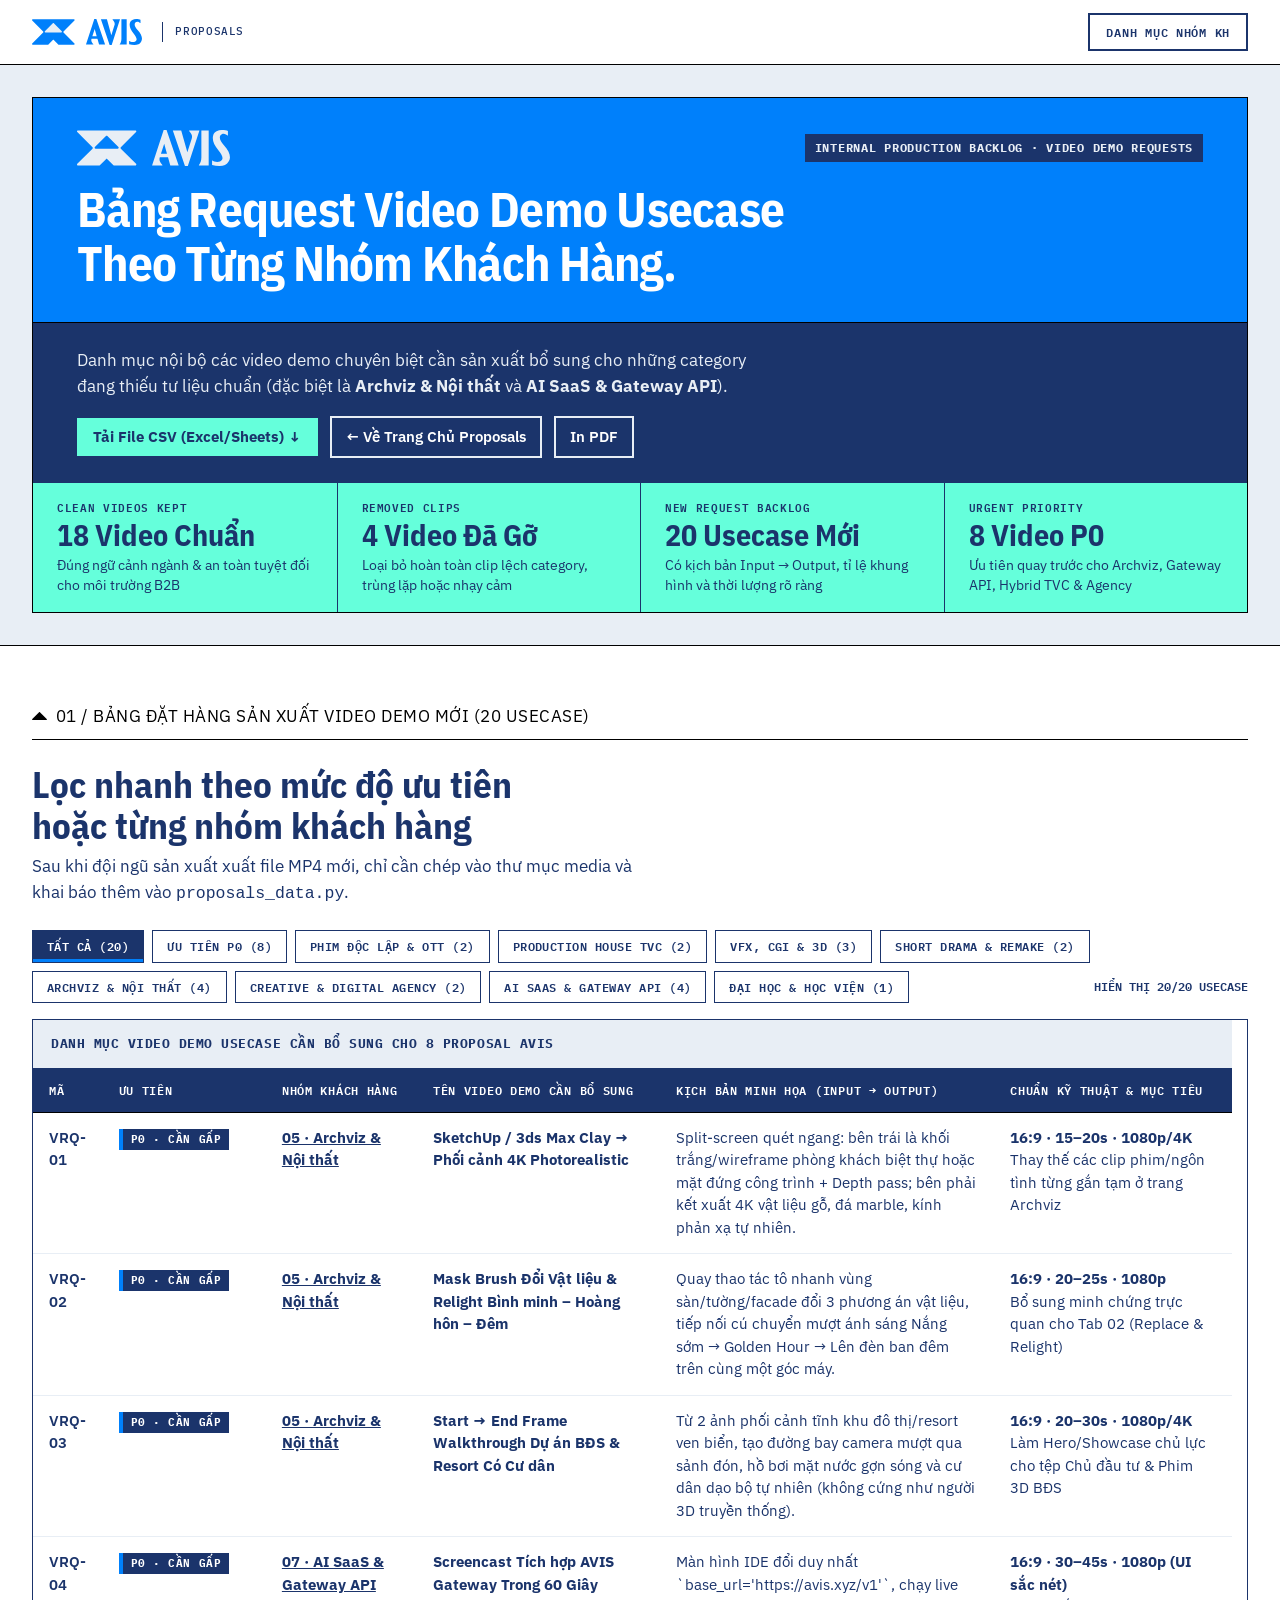
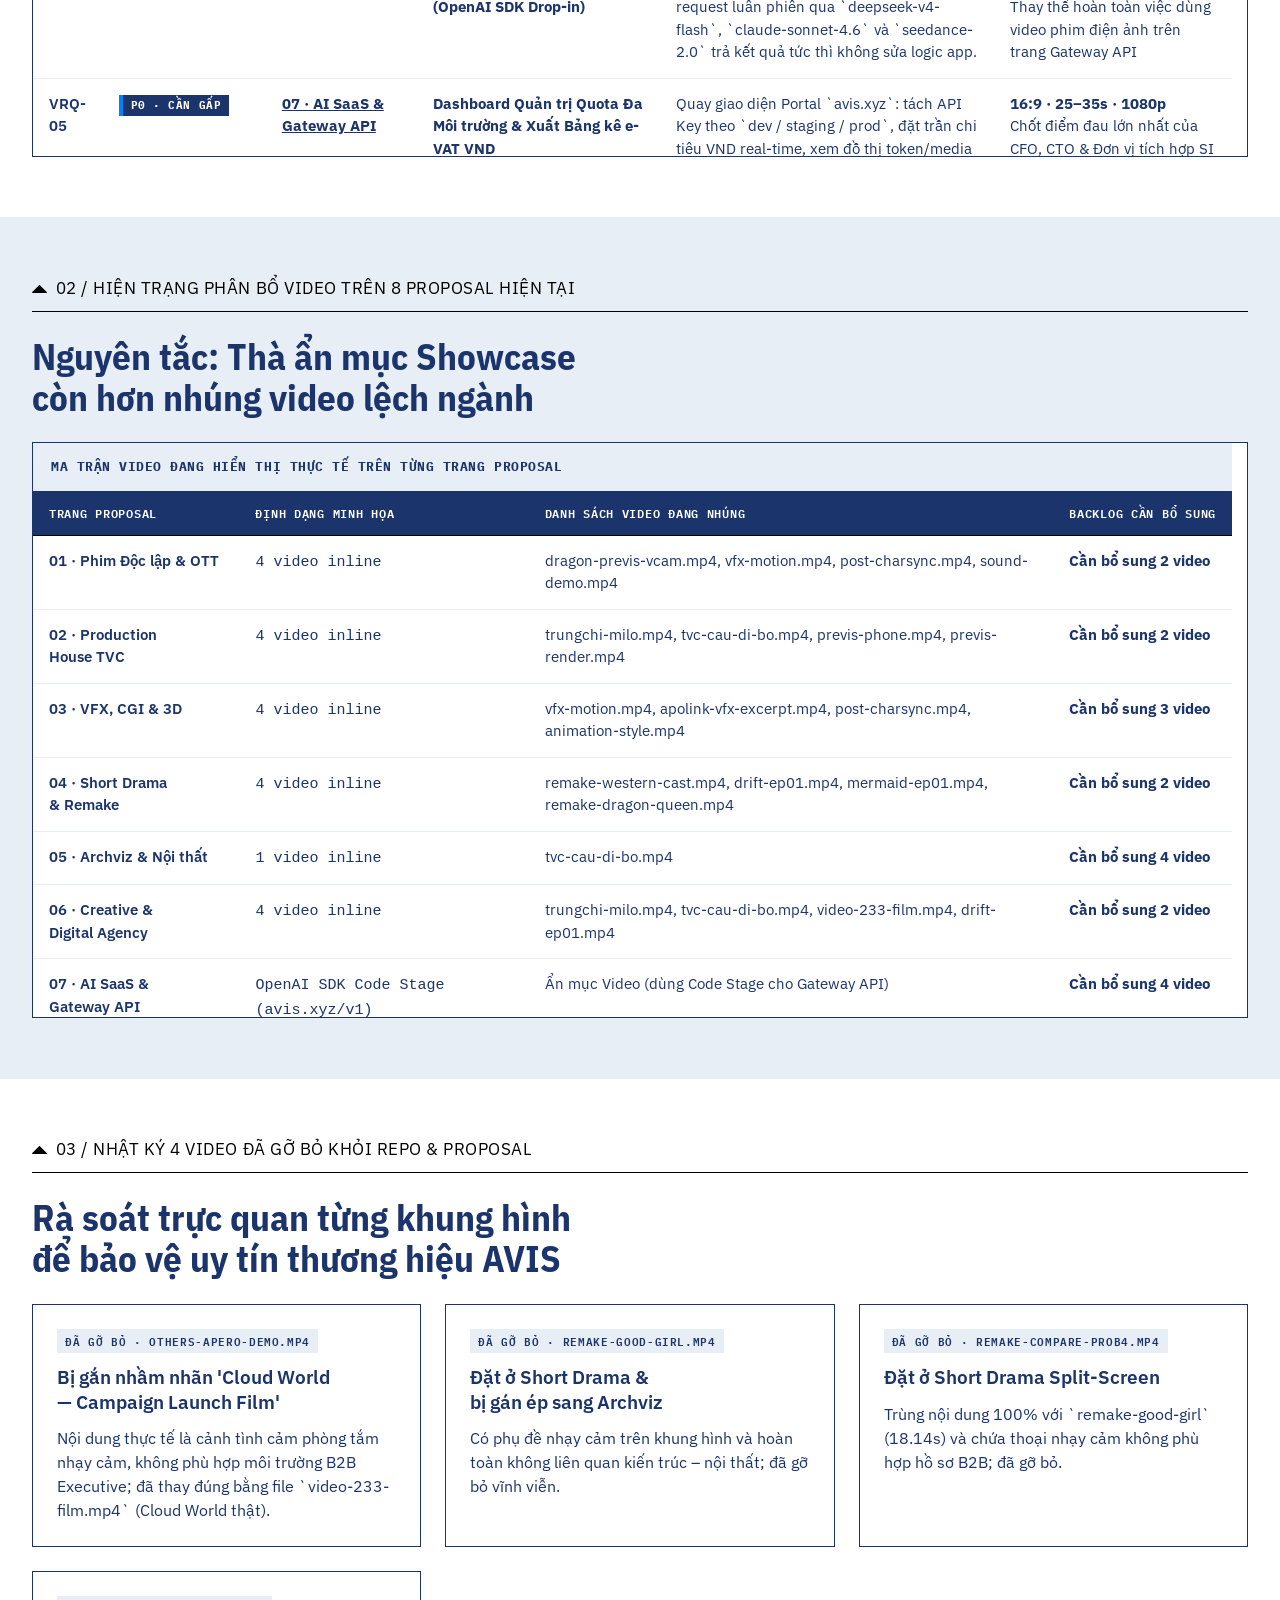
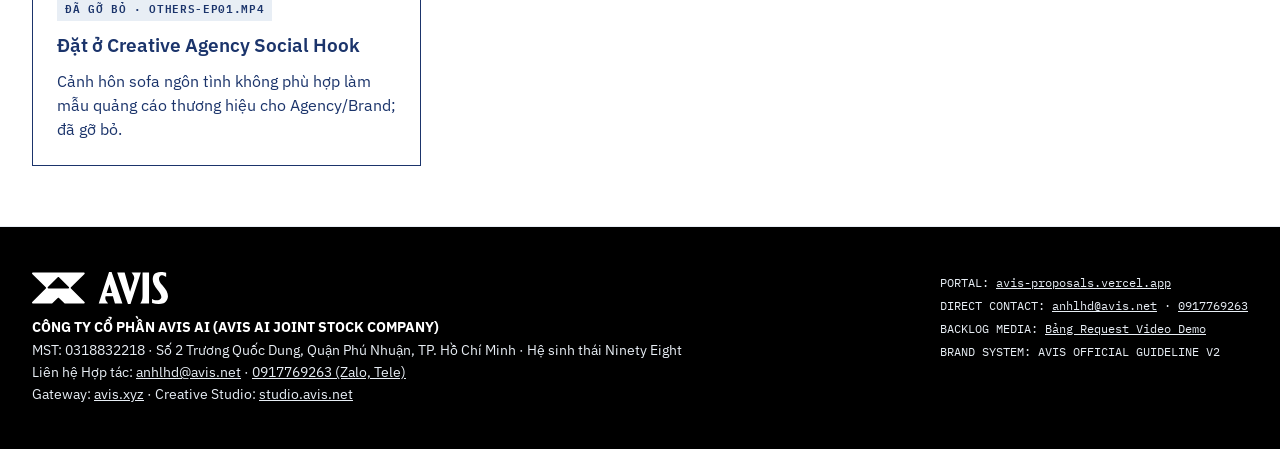
==== commit 2b32835b: "Align single-column hero to container width, remove meta copy & update contact info" ====
--- a/video-requests.html
+++ b/video-requests.html
@@ -3,8 +3,9 @@
 <head>
   <meta charset="utf-8">
   <meta name="viewport" content="width=device-width, initial-scale=1">
+  <meta name="robots" content="noindex, nofollow">
   <title>Bảng Request Video Demo Usecase — AVIS Proposals Backlog</title>
-  <meta name="description" content="Danh sách 20 kịch bản video demo usecase cần sản xuất bổ sung cho 8 nhóm khách hàng B2B của AVIS và báo cáo rà soát các video không phù hợp đã gỡ bỏ.">
+  <meta name="description" content="Danh sách nội bộ 20 kịch bản video demo usecase cần sản xuất bổ sung cho 8 nhóm khách hàng B2B của AVIS.">
   <link rel="icon" type="image/svg+xml" href="assets/brand/logo/masterbrand/avis-masterbrand-symbol-azure.svg">
   <link rel="stylesheet" href="assets/proposals.css">
 </head>
@@ -35,49 +36,48 @@
 
 <main>
   <section class="hero-shell">
-    <div class="hero-primary-block">
-      <div class="container">
-        <div class="hero-brand-row" style="margin-block-end: 1.5rem;">
-          <img class="hero-brand-logo" src="assets/brand/logo/masterbrand/avis-masterbrand-full-sea-white.svg" alt="AVIS" height="38">
-          <span class="hero-kicker">INTERNAL PRODUCTION BACKLOG · VIDEO DEMO REQUESTS</span>
+    <div class="container">
+      <div class="hero-frame">
+        <div class="hero-primary-block">
+          <div class="hero-brand-row">
+            <img class="hero-brand-logo" src="assets/brand/logo/masterbrand/avis-masterbrand-full-sea-white.svg" alt="AVIS" height="36">
+            <span class="hero-kicker">INTERNAL PRODUCTION BACKLOG · VIDEO DEMO REQUESTS</span>
+          </div>
+          <h1>Bảng Request Video Demo Usecase Theo Từng Nhóm Khách Hàng.</h1>
         </div>
-        <h1>Bảng Request Video Demo Usecase Theo Từng Nhóm Khách Hàng.</h1>
-      </div>
-    </div>
-    <div class="hero-sub-block">
-      <div class="container" style="display: flex; flex-wrap: wrap; align-items: center; justify-content: space-between; gap: 1rem;">
-        <p>
-          Tổng hợp các video demo chuyên biệt cần sản xuất bổ sung để lấp đầy những category đang thiếu tư liệu chuẩn
-          (đặc biệt là <strong>Archviz &amp; Nội thất</strong> và <strong>AI SaaS &amp; Gateway API</strong>), thay vì dùng gượng ép các clip phim khác ngành.
-        </p>
-        <div class="hero-actions">
-          <a class="btn btn-cta-turquoise btn-sm" href="media/avis_video_demo_requests.csv" download="avis_video_demo_requests.csv">Tải File CSV (Excel/Sheets) ↓</a>
-          <a class="btn btn-outline-light btn-sm" href="index.html">← Về Trang Chủ Proposals</a>
-          <button type="button" class="btn btn-outline-light btn-sm" onclick="window.print()">In PDF</button>
+        <div class="hero-sub-block">
+          <p>
+            Danh mục nội bộ các video demo chuyên biệt cần sản xuất bổ sung cho những category đang thiếu tư liệu chuẩn
+            (đặc biệt là <strong>Archviz &amp; Nội thất</strong> và <strong>AI SaaS &amp; Gateway API</strong>).
+          </p>
+          <div class="hero-actions">
+            <a class="btn btn-cta-turquoise btn-sm" href="media/avis_video_demo_requests.csv" download="avis_video_demo_requests.csv">Tải File CSV (Excel/Sheets) ↓</a>
+            <a class="btn btn-outline-light btn-sm" href="index.html">← Về Trang Chủ Proposals</a>
+            <button type="button" class="btn btn-outline-light btn-sm" onclick="window.print()">In PDF</button>
+          </div>
         </div>
-      </div>
-    </div>
-
-    <div class="credential-band">
-      <div class="cred-cell">
-        <span class="mono-label">CLEAN VIDEOS KEPT</span>
-        <strong>18 Video Chuẩn</strong>
-        <span>Đúng ngữ cảnh ngành &amp; an toàn tuyệt đối cho môi trường B2B</span>
-      </div>
-      <div class="cred-cell">
-        <span class="mono-label">REMOVED CLIPS</span>
-        <strong>4 Video Đã Gỡ</strong>
-        <span>Loại bỏ hoàn toàn clip lệch category, trùng lặp hoặc nhạy cảm</span>
-      </div>
-      <div class="cred-cell">
-        <span class="mono-label">NEW REQUEST BACKLOG</span>
-        <strong>20 Usecase Mới</strong>
-        <span>Có kịch bản Input → Output, tỉ lệ khung hình và thời lượng rõ ràng</span>
-      </div>
-      <div class="cred-cell">
-        <span class="mono-label">URGENT PRIORITY</span>
-        <strong>8 Video P0</strong>
-        <span>Ưu tiên quay trước cho Archviz, Gateway API, Hybrid TVC &amp; Agency</span>
+        <div class="credential-band">
+          <div class="cred-cell">
+            <span class="mono-label">CLEAN VIDEOS KEPT</span>
+            <strong>18 Video Chuẩn</strong>
+            <span>Đúng ngữ cảnh ngành &amp; an toàn tuyệt đối cho môi trường B2B</span>
+          </div>
+          <div class="cred-cell">
+            <span class="mono-label">REMOVED CLIPS</span>
+            <strong>4 Video Đã Gỡ</strong>
+            <span>Loại bỏ hoàn toàn clip lệch category, trùng lặp hoặc nhạy cảm</span>
+          </div>
+          <div class="cred-cell">
+            <span class="mono-label">NEW REQUEST BACKLOG</span>
+            <strong>20 Usecase Mới</strong>
+            <span>Có kịch bản Input → Output, tỉ lệ khung hình và thời lượng rõ ràng</span>
+          </div>
+          <div class="cred-cell">
+            <span class="mono-label">URGENT PRIORITY</span>
+            <strong>8 Video P0</strong>
+            <span>Ưu tiên quay trước cho Archviz, Gateway API, Hybrid TVC &amp; Agency</span>
+          </div>
+        </div>
       </div>
     </div>
   </section>
@@ -263,56 +263,56 @@
         <h2>Nguyên tắc: Thà ẩn mục Showcase còn hơn nhúng video lệch ngành</h2>
       </div>
       <div tabindex="0" role="region" aria-labelledby="caption-current-inventory" class="table-wrapper">
-        <table class="benchmark-table" style="--label-2: 'Hero Media'; --label-3: 'Video Showcase Bên Dưới'; --label-4: 'Backlog Bổ sung';">
+        <table class="benchmark-table" style="--label-2: 'Định dạng Minh họa'; --label-3: 'Danh sách Video Đang Nhúng'; --label-4: 'Backlog Bổ sung';">
           <caption id="caption-current-inventory">Ma trận Video Đang Hiển Thị Thực Tế Trên Từng Trang Proposal</caption>
           <thead>
             <tr>
               <th scope="col">Trang Proposal</th>
-              <th scope="col">Hero Media (Đầu trang)</th>
-              <th scope="col">Video Showcase Bên Dưới</th>
+              <th scope="col">Định dạng Minh họa</th>
+              <th scope="col">Danh sách Video Đang Nhúng</th>
               <th scope="col">Backlog Cần Bổ sung</th>
             </tr>
           </thead>
           <tbody>
             <tr>
             <th scope="row">01 · Phim Độc lập &amp; OTT</th>
-            <td><code>dragon-previs-vcam.mp4</code></td>
-            <td>vfx-motion.mp4, post-charsync.mp4, apolink.mp4, sound-demo.mp4</td>
+            <td><code>4 video inline</code></td>
+            <td>dragon-previs-vcam.mp4, vfx-motion.mp4, post-charsync.mp4, sound-demo.mp4</td>
             <td><strong>Cần bổ sung 2 video</strong></td>
           </tr><tr>
             <th scope="row">02 · Production House TVC</th>
-            <td><code>trungchi-milo.mp4</code></td>
-            <td>tvc-cau-di-bo.mp4, previs-phone.mp4, previs-render.mp4</td>
+            <td><code>4 video inline</code></td>
+            <td>trungchi-milo.mp4, tvc-cau-di-bo.mp4, previs-phone.mp4, previs-render.mp4</td>
             <td><strong>Cần bổ sung 2 video</strong></td>
           </tr><tr>
             <th scope="row">03 · VFX, CGI &amp; 3D</th>
-            <td><code>vfx-motion.mp4</code></td>
-            <td>apolink-vfx-excerpt.mp4, post-charsync.mp4, animation-style.mp4, remake-dragon-queen.mp4</td>
+            <td><code>4 video inline</code></td>
+            <td>vfx-motion.mp4, apolink-vfx-excerpt.mp4, post-charsync.mp4, animation-style.mp4</td>
             <td><strong>Cần bổ sung 3 video</strong></td>
           </tr><tr>
             <th scope="row">04 · Short Drama &amp; Remake</th>
-            <td><code>remake-western-cast.mp4</code></td>
-            <td>drift-ep01.mp4, mermaid-ep01.mp4, remake-dragon-queen.mp4</td>
+            <td><code>4 video inline</code></td>
+            <td>remake-western-cast.mp4, drift-ep01.mp4, mermaid-ep01.mp4, remake-dragon-queen.mp4</td>
             <td><strong>Cần bổ sung 2 video</strong></td>
           </tr><tr>
             <th scope="row">05 · Archviz &amp; Nội thất</th>
-            <td><code>tvc-cau-di-bo.mp4</code></td>
-            <td>Đã ẩn mục Showcase (chờ video đúng ngành)</td>
+            <td><code>1 video inline</code></td>
+            <td>tvc-cau-di-bo.mp4</td>
             <td><strong>Cần bổ sung 4 video</strong></td>
           </tr><tr>
             <th scope="row">06 · Creative &amp; Digital Agency</th>
-            <td><code>trungchi-milo.mp4</code></td>
-            <td>tvc-cau-di-bo.mp4, video-233-film.mp4, drift-ep01.mp4</td>
+            <td><code>4 video inline</code></td>
+            <td>trungchi-milo.mp4, tvc-cau-di-bo.mp4, video-233-film.mp4, drift-ep01.mp4</td>
             <td><strong>Cần bổ sung 2 video</strong></td>
           </tr><tr>
             <th scope="row">07 · AI SaaS &amp; Gateway API</th>
-            <td><code>Code Stage (OpenAI SDK avis.xyz/v1)</code></td>
-            <td>Đã ẩn mục Showcase (chờ video đúng ngành)</td>
+            <td><code>OpenAI SDK Code Stage (avis.xyz/v1)</code></td>
+            <td>Ẩn mục Video (dùng Code Stage cho Gateway API)</td>
             <td><strong>Cần bổ sung 4 video</strong></td>
           </tr><tr>
             <th scope="row">08 · Đại học &amp; Học viện</th>
-            <td><code>dragon-previs-vcam.mp4</code></td>
-            <td>previs-blockout.mp4, animation-style.mp4, video-233-film.mp4</td>
+            <td><code>4 video inline</code></td>
+            <td>dragon-previs-vcam.mp4, previs-blockout.mp4, animation-style.mp4, video-233-film.mp4</td>
             <td><strong>Cần bổ sung 1 video</strong></td>
           </tr>
           </tbody>
@@ -356,12 +356,14 @@
       <img class="footer-logo" src="assets/brand/logo/masterbrand/avis-masterbrand-full-white.svg" alt="AVIS" height="32">
       <strong>CÔNG TY CỔ PHẦN AVIS AI (AVIS AI JOINT STOCK COMPANY)</strong><br>
       MST: 0318832218 · Số 2 Trương Quốc Dung, Quận Phú Nhuận, TP. Hồ Chí Minh · Hệ sinh thái Ninety Eight<br>
-      Liên hệ Hợp tác Doanh nghiệp: <a href="mailto:partnership@avis.xyz">partnership@avis.xyz</a> ·
+      Liên hệ Hợp tác: <a href="mailto:anhlhd@avis.net">anhlhd@avis.net</a> ·
+      <a href="https://zalo.me/0917769263" target="_blank" rel="noopener">0917769263 (Zalo, Tele)</a><br>
       Gateway: <a href="https://avis.xyz" target="_blank" rel="noopener">avis.xyz</a> ·
       Creative Studio: <a href="https://studio.avis.net" target="_blank" rel="noopener">studio.avis.net</a>
     </div>
     <div class="footer-links">
       PORTAL: <a href="https://avis-proposals.vercel.app">avis-proposals.vercel.app</a><br>
+      DIRECT CONTACT: <a href="mailto:anhlhd@avis.net">anhlhd@avis.net</a> · <a href="tel:0917769263">0917769263</a><br>
       BACKLOG MEDIA: <a href="video-requests.html">Bảng Request Video Demo</a><br>
       BRAND SYSTEM: AVIS OFFICIAL GUIDELINE V2
     </div>
--- a/assets/proposals.css
+++ b/assets/proposals.css
@@ -450,55 +450,53 @@
 }
 
 /* ==========================================================================
-   7. Architectural Color-Block Hero + Inline Featured Video / Code Stage
-   Follows layout-06-media-frame-studio.html & Brand V2 contrast rules:
+   7. Container-Aligned Single-Column Hero (AVIS Brand V2)
+   Matches exact --max-w (80rem) container alignment of all sections below:
+     - Single-column architectural frame (no wide 2-column edge-to-edge split)
      - Solid primary block (Azure #0080FB or Sapphire #1B346B), NO gradients
-     - Official sub-brand SVG logo on approved primary background
-     - Display H1 >= 36px (2.25rem) in white on primary, max <= 2.5x min
-     - Body copy placed in flush Sapphire / Sea White block (10.3:1 contrast)
+     - Flush subtitle + CTA bar + 4-cell credential band in the same frame
    ========================================================================== */
 .hero-shell {
+  padding-block: var(--avis-space-6);
+  background: var(--avis-sea-white);
   border-block-end: 1px solid var(--avis-black);
 }
 
-.hero-split {
-  display: grid;
-  grid-template-columns: 1.08fr 0.92fr;
-}
-
-@media (width < 61.25rem) {
-  .hero-split {
-    grid-template-columns: 1fr;
-  }
+.hero-frame {
+  border: 1px solid var(--avis-black);
+  background: var(--avis-white);
 }
 
 .hero-primary-block {
   background: var(--brand-primary);
   color: var(--brand-on-primary);
-  padding: var(--avis-space-7) var(--avis-space-7) var(--avis-space-6);
+  padding: var(--avis-space-6) var(--avis-space-7);
   display: flex;
   flex-direction: column;
-  justify-content: space-between;
-  gap: var(--avis-space-5);
+  gap: var(--avis-space-4);
 }
 
 @media (width < 40rem) {
+  .hero-shell {
+    padding-block: var(--avis-space-4);
+  }
+
   .hero-primary-block {
-    padding: var(--avis-space-6) var(--avis-space-4);
+    padding: var(--avis-space-5) var(--avis-space-4);
   }
 }
 
 .hero-brand-row {
   display: flex;
-  align-items: center;
+  align-items: safe center;
   justify-content: space-between;
   flex-wrap: wrap;
-  gap: var(--avis-space-4);
+  gap: var(--avis-space-3);
 }
 
 /* Official sub-brand with-name SVG logo >= 32px height */
 .hero-brand-logo {
-  block-size: 2.375rem;
+  block-size: 2.25rem;
   inline-size: auto;
   display: block;
 }
@@ -521,15 +519,16 @@
   font-size: 0.875rem;
 }
 
-/* Fluid clamp with rem min/max (3.375 / 2.25 = 1.5x <= 2.5x for WCAG 1.4.4 200% zoom) */
+/* Fluid clamp with rem min/max (3.125 / 2.125 = 1.47x <= 2.5x for WCAG 1.4.4 200% zoom) */
 .hero-primary-block h1 {
   margin: 0;
   font-family: var(--avis-font-display);
   font-weight: 700;
-  font-size: clamp(2.25rem, 1.65rem + 2vw, 3.375rem);
-  line-height: 1.08;
+  font-size: clamp(2.125rem, 1.55rem + 1.9vw, 3.125rem);
+  line-height: 1.1;
   letter-spacing: -0.015em;
   color: var(--avis-white);
+  max-inline-size: 30ch;
 }
 
 .hero-sub-block {
@@ -544,7 +543,7 @@
 
 @media (width < 40rem) {
   .hero-sub-block {
-    padding: var(--avis-space-5) var(--avis-space-4);
+    padding: var(--avis-space-4);
   }
 }
 
@@ -552,12 +551,14 @@
   margin: 0;
   font-size: 1.0625rem;
   line-height: 1.55;
-  max-inline-size: 62ch;
+  max-inline-size: 68ch;
 }
 
 .hero-actions {
   display: flex;
   flex-wrap: wrap;
+  flex-wrap: balance;
+  align-items: safe center;
   gap: var(--avis-space-3);
 }
 
@@ -633,21 +634,12 @@
   color: var(--avis-white);
 }
 
-/* Right Column: Inline Featured Video Stage or API Code Stage */
-.hero-media-stage {
+/* Gateway Unified OpenAI SDK Block (placed cleanly inside Section 02 container) */
+.gateway-code-stage {
+  margin-block-end: var(--avis-space-5);
   background: var(--avis-black);
   color: var(--avis-sea-white);
-  border-inline-start: 1px solid var(--avis-black);
-  display: flex;
-  flex-direction: column;
-  justify-content: space-between;
-}
-
-@media (width < 61.25rem) {
-  .hero-media-stage {
-    border-inline-start: 0;
-    border-block-start: 1px solid var(--avis-black);
-  }
+  border: 1px solid var(--avis-black);
 }
 
 .hero-media-bar {
@@ -655,8 +647,9 @@
   background: var(--avis-sapphire);
   color: var(--avis-sea-white);
   display: flex;
-  align-items: center;
+  align-items: safe center;
   justify-content: space-between;
+  flex-wrap: wrap;
   gap: var(--avis-space-3);
   font-family: var(--avis-font-mono);
   font-size: 0.75rem;
@@ -667,38 +660,25 @@
   border-block-end: 1px solid var(--avis-black);
 }
 
-.hero-video-frame {
-  flex: 1;
-  display: flex;
-  align-items: center;
-  justify-content: center;
-  background: var(--avis-black);
-  min-block-size: 19rem;
-}
-
-.hero-video-frame video {
-  display: block;
-  inline-size: 100%;
-  block-size: auto;
-  max-block-size: 27rem;
-  aspect-ratio: 16 / 9;
-  object-fit: contain;
-  background: var(--avis-black);
-}
-
-/* AVIS Gateway Unified OpenAI SDK Stage (used when movie clips are irrelevant) */
 .hero-code-frame {
-  flex: 1;
-  display: flex;
-  flex-direction: column;
-  justify-content: space-between;
+  display: grid;
+  grid-template-columns: 1.35fr 0.85fr;
   background: var(--avis-black);
   padding: var(--avis-space-5);
-  gap: var(--avis-space-4);
+  gap: var(--avis-space-5);
+  align-items: center;
+}
+
+@media (width < 54rem) {
+  .hero-code-frame {
+    grid-template-columns: 1fr;
+    padding: var(--avis-space-4);
+  }
 }
 
 .hero-code-pre {
   margin: 0;
+  min-inline-size: 0;
   padding: var(--avis-space-4);
   background: #0a1428;
   border: 1px solid var(--avis-sapphire);
@@ -724,14 +704,7 @@
 
 .hero-code-metrics {
   display: grid;
-  grid-template-columns: repeat(3, minmax(0, 1fr));
-  gap: var(--avis-space-2);
-}
-
-@media (width < 36rem) {
-  .hero-code-metrics {
-    grid-template-columns: 1fr;
-  }
+  gap: var(--avis-space-3);
 }
 
 .hero-code-pill {
@@ -1021,6 +994,11 @@
   gap: var(--avis-space-5);
 }
 
+.video-grid--single {
+  grid-template-columns: minmax(0, 56rem);
+  justify-content: center;
+}
+
 .video-grid--3 {
   grid-template-columns: repeat(3, minmax(0, 1fr));
 }
@@ -1084,7 +1062,7 @@
   display: flex;
   align-items: center;
   justify-content: center;
-  overflow: hidden;
+  overflow: clip;
 }
 
 .video-stage video {
@@ -1377,6 +1355,8 @@
    ========================================================================== */
 .table-wrapper {
   overflow: auto;
+  scrollbar-gutter: stable;
+  overscroll-behavior: contain;
   max-inline-size: 100%;
   max-block-size: min(36rem, 80dvh);
   container-type: inline-size;
@@ -1503,7 +1483,8 @@
 .filter-bar {
   display: flex;
   flex-wrap: wrap;
-  align-items: center;
+  flex-wrap: balance;
+  align-items: safe center;
   gap: var(--avis-space-2);
   margin-block-end: var(--avis-space-4);
 }
@@ -1690,7 +1671,6 @@
 @media print {
   .site-header,
   .hero-actions,
-  .hero-media-stage,
   .video-stage,
   .filter-bar {
     display: none !important;
@@ -1701,10 +1681,7 @@
     color: #000000;
   }
 
-  .hero-split {
-    grid-template-columns: 1fr;
-  }
-
+  .hero-shell,
   .hero-primary-block,
   .hero-sub-block,
   .credential-band,
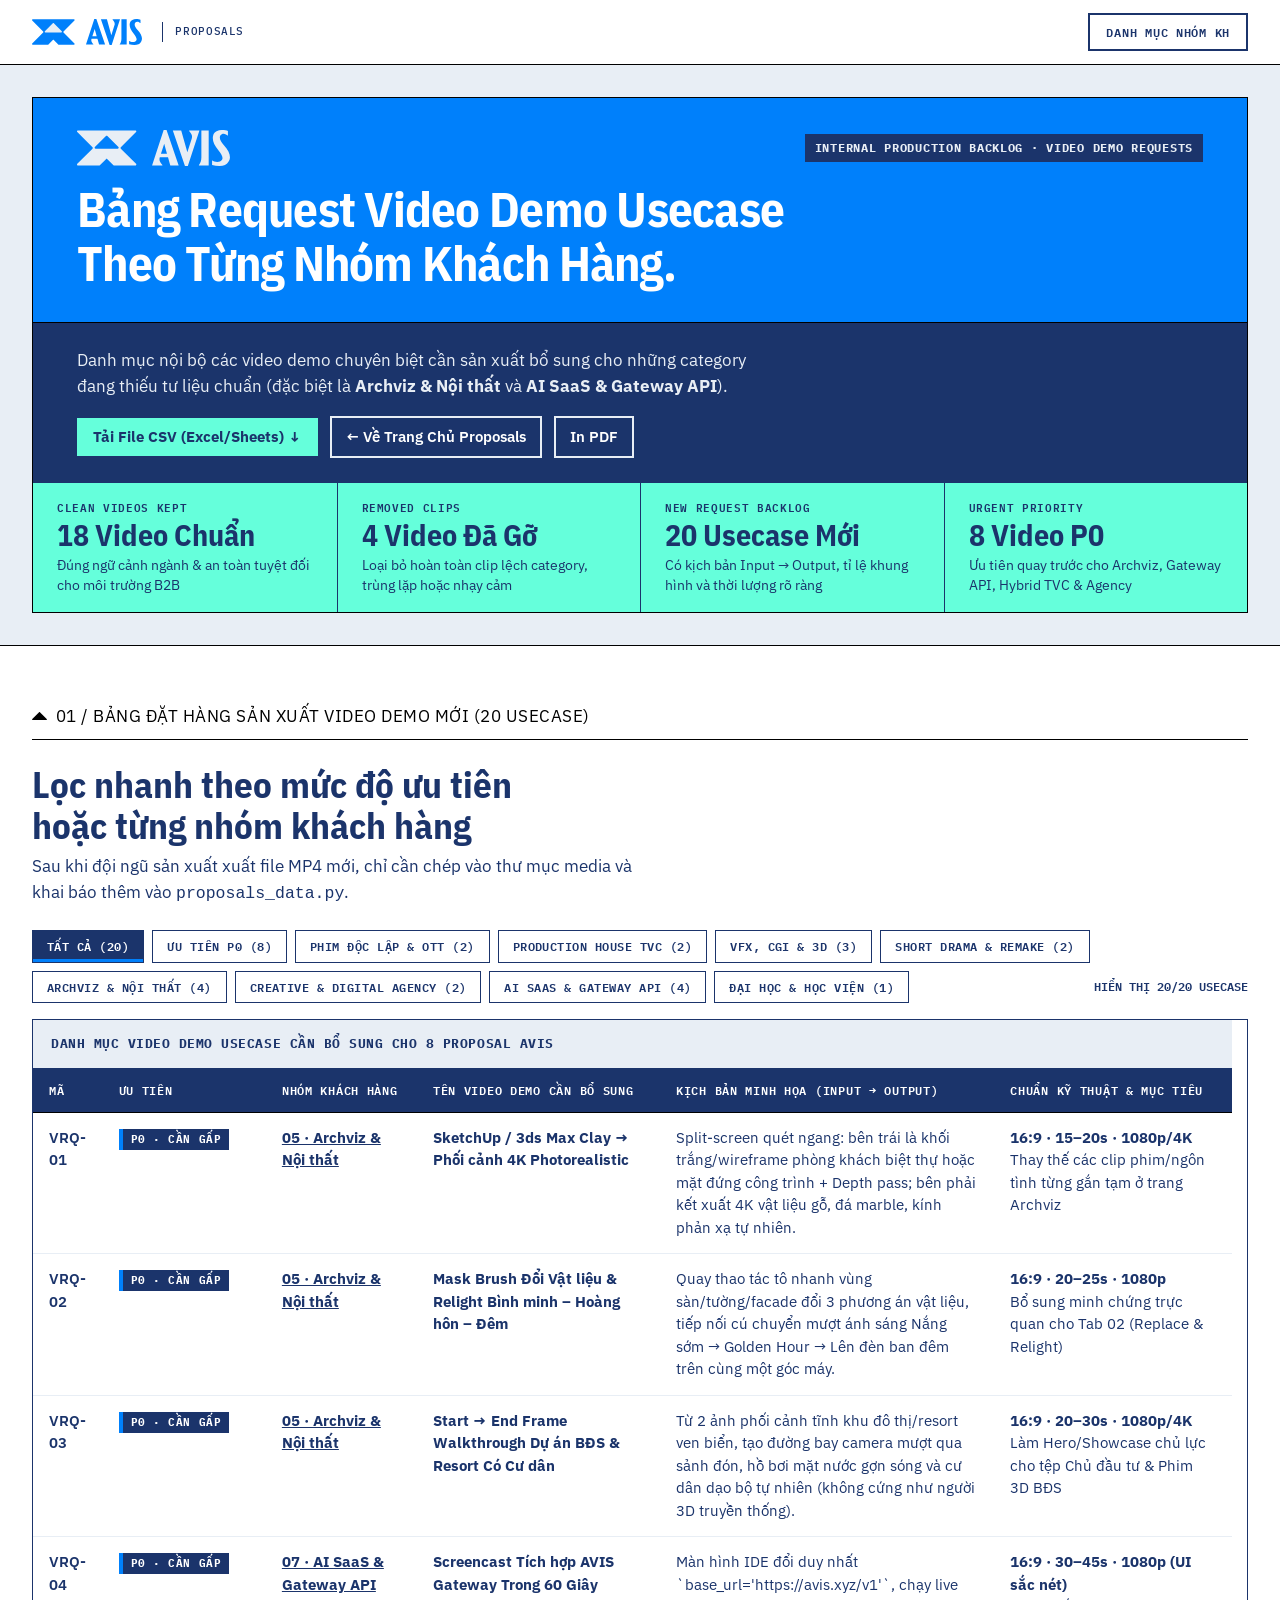
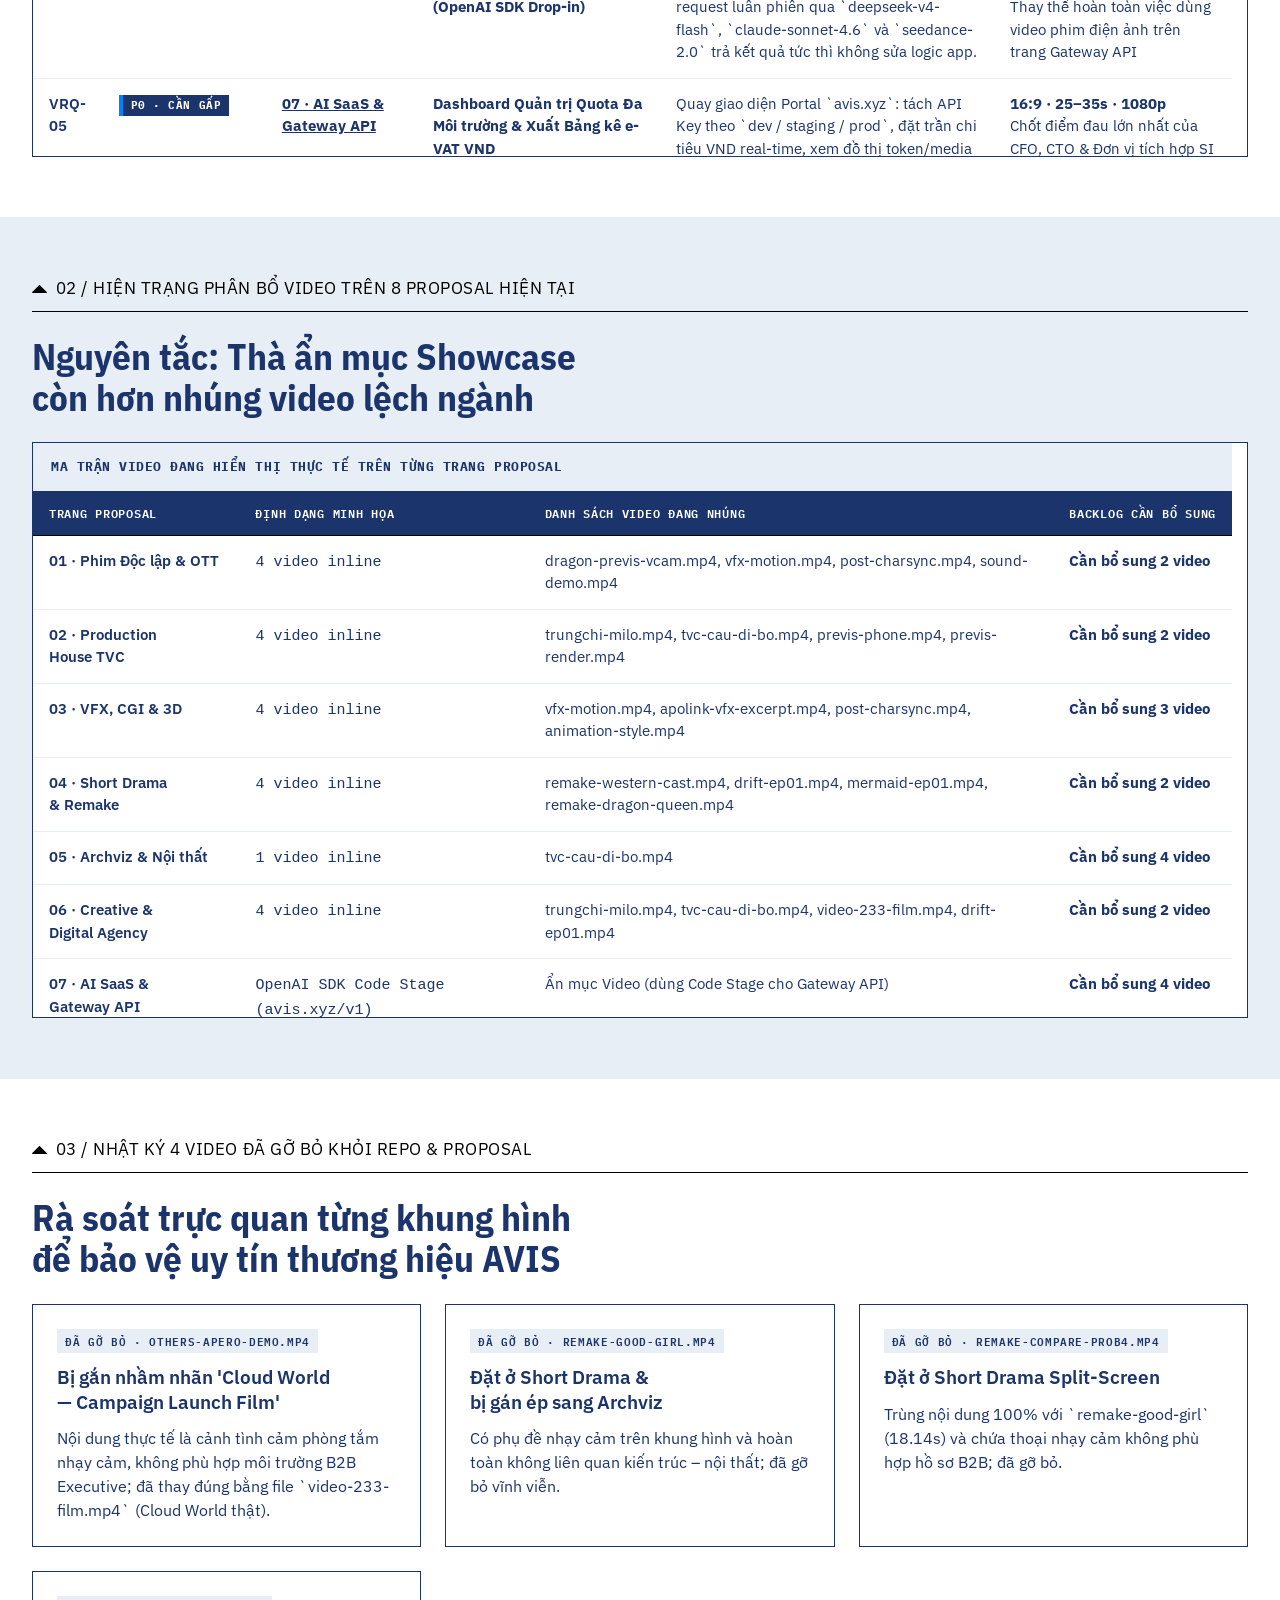
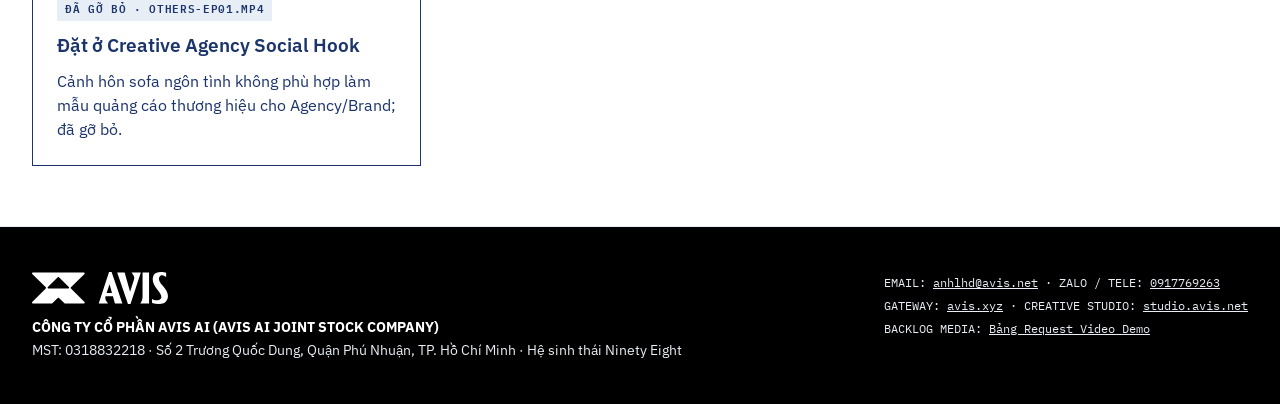
==== commit 7ce8a54b: "Update commercial copy to AI as Investment & remove footer meta labels" ====
--- a/video-requests.html
+++ b/video-requests.html
@@ -53,7 +53,7 @@
           <div class="hero-actions">
             <a class="btn btn-cta-turquoise btn-sm" href="media/avis_video_demo_requests.csv" download="avis_video_demo_requests.csv">Tải File CSV (Excel/Sheets) ↓</a>
             <a class="btn btn-outline-light btn-sm" href="index.html">← Về Trang Chủ Proposals</a>
-            <button type="button" class="btn btn-outline-light btn-sm" onclick="window.print()">In PDF</button>
+            <button type="button" class="btn btn-outline-light btn-sm" data-print-page="">In PDF</button>
           </div>
         </div>
         <div class="credential-band">
@@ -90,10 +90,10 @@
         <p>Sau khi đội ngũ sản xuất xuất file MP4 mới, chỉ cần chép vào thư mục media và khai báo thêm vào <code>proposals_data.py</code>.</p>
       </div>
 
-      <div class="filter-bar" role="toolbar" aria-label="Bộ lọc bảng request video demo">
+      <search class="filter-bar" aria-label="Bộ lọc bảng request video demo">
         <button type="button" class="filter-chip" data-video-filter="all" aria-pressed="true">Tất cả (20)</button><button type="button" class="filter-chip" data-video-filter="P0" aria-pressed="false">Ưu tiên P0 (8)</button><button type="button" class="filter-chip" data-video-filter="indie-cinema-ott" aria-pressed="false">Phim Độc lập &amp; OTT (2)</button><button type="button" class="filter-chip" data-video-filter="production-house-tvc" aria-pressed="false">Production House TVC (2)</button><button type="button" class="filter-chip" data-video-filter="vfx-cgi-animation" aria-pressed="false">VFX, CGI &amp; 3D (3)</button><button type="button" class="filter-chip" data-video-filter="short-drama-remake" aria-pressed="false">Short Drama &amp; Remake (2)</button><button type="button" class="filter-chip" data-video-filter="archviz-interior-design" aria-pressed="false">Archviz &amp; Nội thất (4)</button><button type="button" class="filter-chip" data-video-filter="creative-digital-agency" aria-pressed="false">Creative &amp; Digital Agency (2)</button><button type="button" class="filter-chip" data-video-filter="ai-saas-enterprise-gateway" aria-pressed="false">AI SaaS &amp; Gateway API (4)</button><button type="button" class="filter-chip" data-video-filter="creative-campus-academy" aria-pressed="false">Đại học &amp; Học viện (1)</button>
         <span id="video-request-count" class="filter-count" aria-live="polite">HIỂN THỊ 20/20 USECASE</span>
-      </div>
+      </search>
 
       <div tabindex="0" role="region" aria-labelledby="caption-video-requests" class="table-wrapper table-wrapper--tall">
         <table class="benchmark-table" style="--label-2: 'Ưu tiên'; --label-3: 'Nhóm KH'; --label-4: 'Tên Video Demo'; --label-5: 'Kịch bản Minh họa'; --label-6: 'Chuẩn & Ghi chú';">
@@ -353,19 +353,14 @@
 <footer class="site-footer">
   <div class="container footer-grid">
     <div>
-      <img class="footer-logo" src="assets/brand/logo/masterbrand/avis-masterbrand-full-white.svg" alt="AVIS" height="32">
+      <img class="footer-logo" src="assets/brand/logo/masterbrand/avis-masterbrand-full-white.svg" alt="AVIS" height="32" loading="lazy">
       <strong>CÔNG TY CỔ PHẦN AVIS AI (AVIS AI JOINT STOCK COMPANY)</strong><br>
-      MST: 0318832218 · Số 2 Trương Quốc Dung, Quận Phú Nhuận, TP. Hồ Chí Minh · Hệ sinh thái Ninety Eight<br>
-      Liên hệ Hợp tác: <a href="mailto:anhlhd@avis.net">anhlhd@avis.net</a> ·
-      <a href="https://zalo.me/0917769263" target="_blank" rel="noopener">0917769263 (Zalo, Tele)</a><br>
-      Gateway: <a href="https://avis.xyz" target="_blank" rel="noopener">avis.xyz</a> ·
-      Creative Studio: <a href="https://studio.avis.net" target="_blank" rel="noopener">studio.avis.net</a>
+      MST: 0318832218 · Số 2 Trương Quốc Dung, Quận Phú Nhuận, TP. Hồ Chí Minh · Hệ sinh thái Ninety Eight
     </div>
     <div class="footer-links">
-      PORTAL: <a href="https://avis-proposals.vercel.app">avis-proposals.vercel.app</a><br>
-      DIRECT CONTACT: <a href="mailto:anhlhd@avis.net">anhlhd@avis.net</a> · <a href="tel:0917769263">0917769263</a><br>
-      BACKLOG MEDIA: <a href="video-requests.html">Bảng Request Video Demo</a><br>
-      BRAND SYSTEM: AVIS OFFICIAL GUIDELINE V2
+      EMAIL: <a href="mailto:anhlhd@avis.net">anhlhd@avis.net</a> · ZALO / TELE: <a href="https://zalo.me/0917769263" target="_blank" rel="noopener">0917769263</a><br>
+      GATEWAY: <a href="https://avis.xyz" target="_blank" rel="noopener">avis.xyz</a> · CREATIVE STUDIO: <a href="https://studio.avis.net" target="_blank" rel="noopener">studio.avis.net</a><br>
+      BACKLOG MEDIA: <a href="video-requests.html">Bảng Request Video Demo</a>
     </div>
   </div>
 </footer>
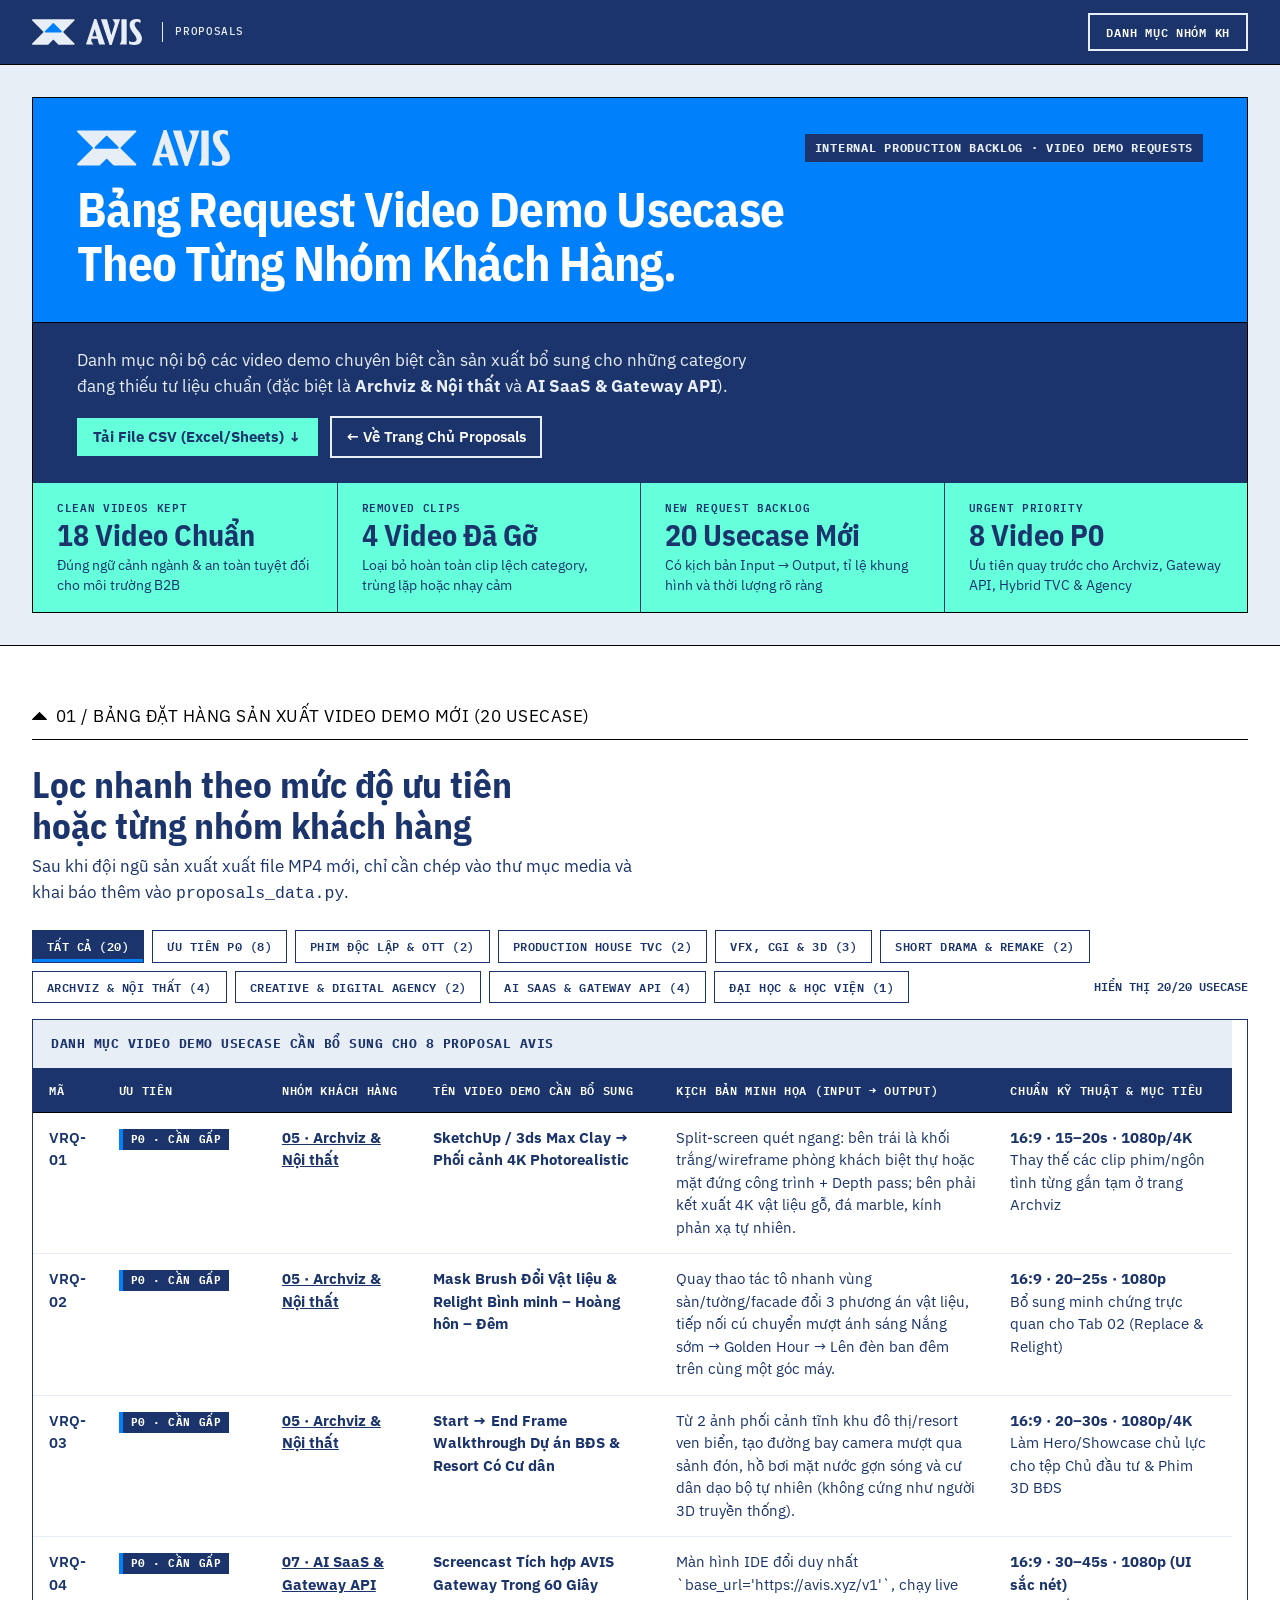
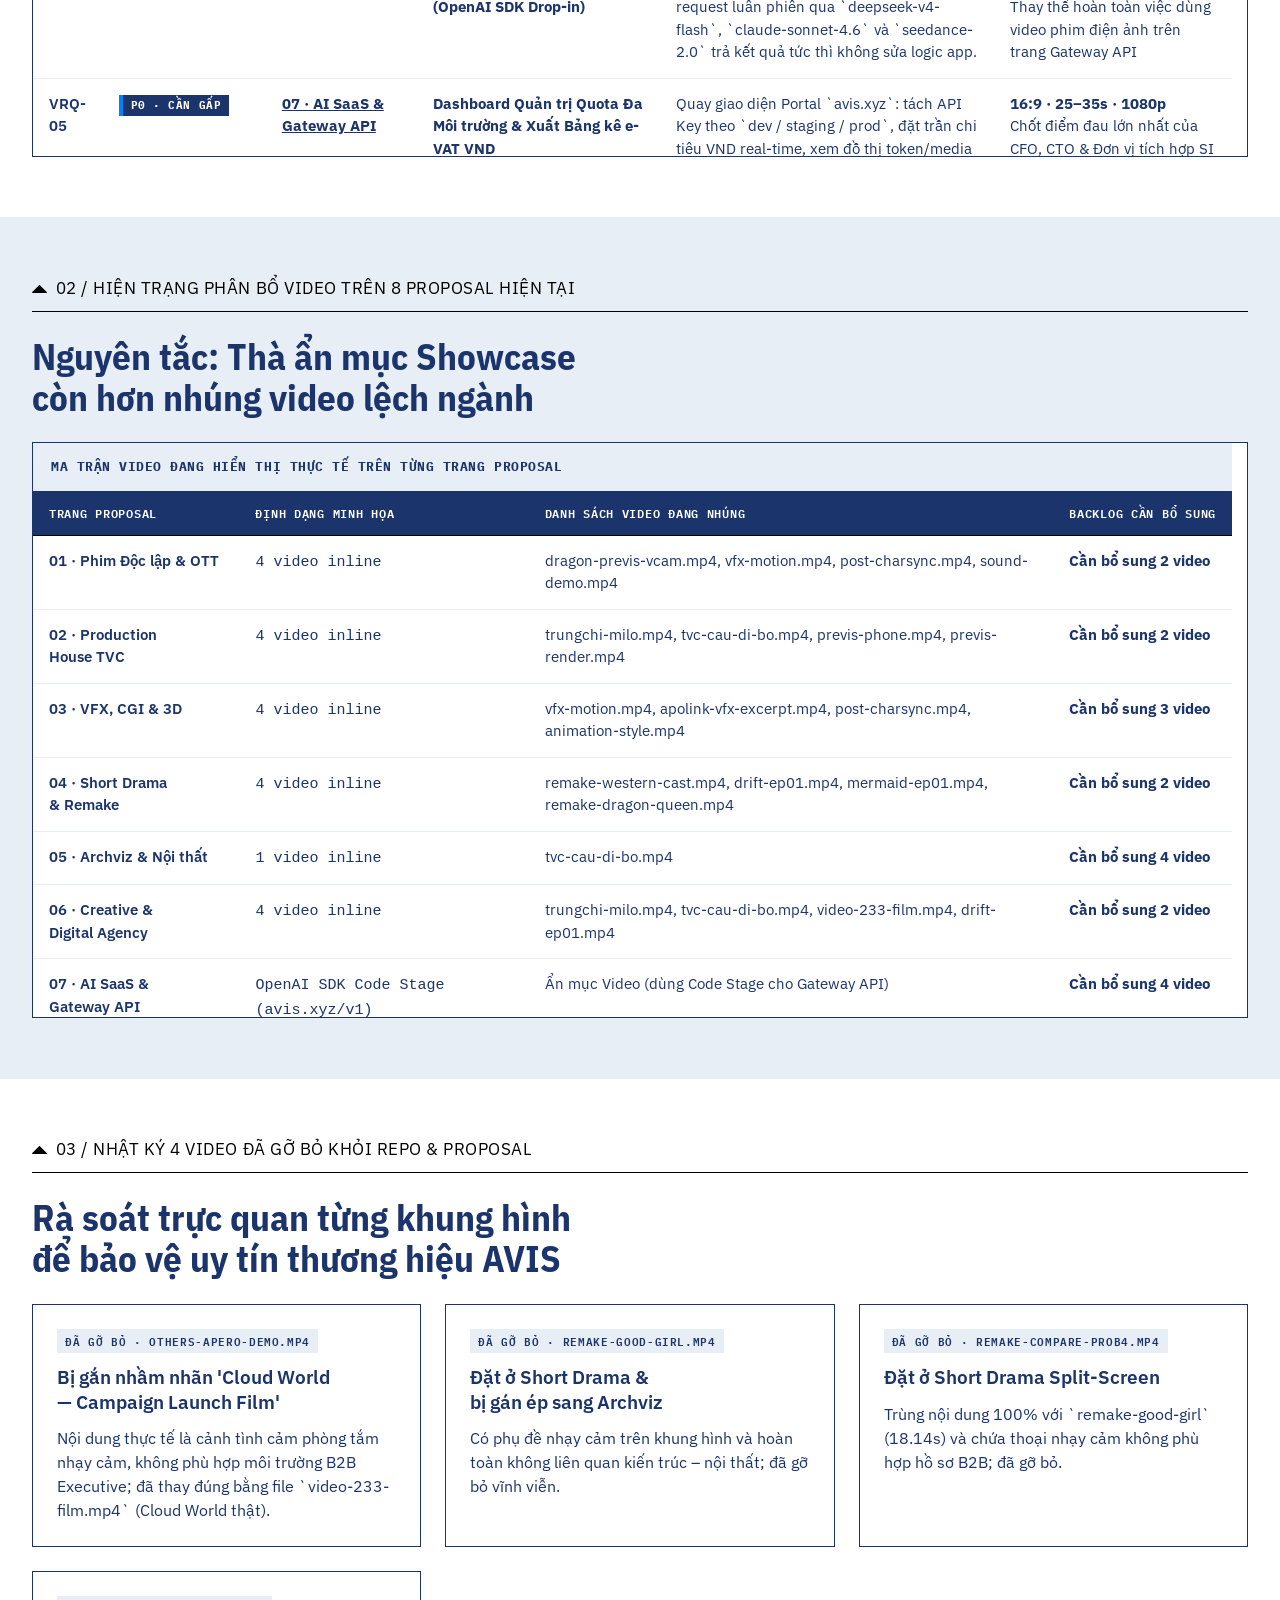
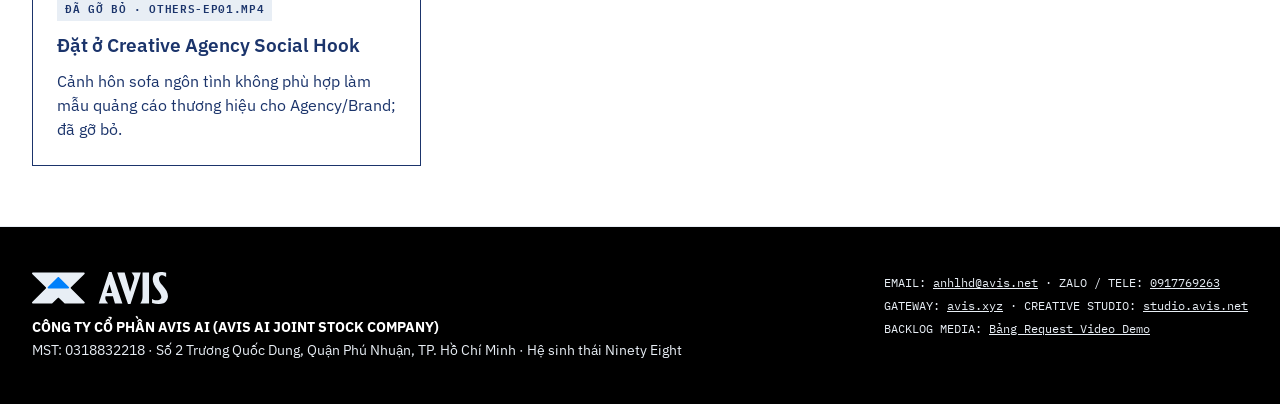
==== commit 5b8efb18: "Unify single white-blue AVIS logo, add 16:9 hero video placeholder & remove copy/print buttons" ====
--- a/video-requests.html
+++ b/video-requests.html
@@ -13,7 +13,7 @@
 <header class="site-header">
   <div class="header-inner">
     <a class="site-logo" href="index.html">
-      <img src="assets/brand/logo/masterbrand/avis-masterbrand-full-azure.svg" alt="AVIS" height="26">
+      <img src="assets/brand/logo/masterbrand/avis-masterbrand-full-sea-white.svg" alt="AVIS" height="26">
       <span class="site-logo-divider" aria-hidden="true"></span>
       <span class="site-logo-tag">PROPOSALS</span>
     </a>
@@ -53,7 +53,6 @@
           <div class="hero-actions">
             <a class="btn btn-cta-turquoise btn-sm" href="media/avis_video_demo_requests.csv" download="avis_video_demo_requests.csv">Tải File CSV (Excel/Sheets) ↓</a>
             <a class="btn btn-outline-light btn-sm" href="index.html">← Về Trang Chủ Proposals</a>
-            <button type="button" class="btn btn-outline-light btn-sm" data-print-page="">In PDF</button>
           </div>
         </div>
         <div class="credential-band">
@@ -353,7 +352,7 @@
 <footer class="site-footer">
   <div class="container footer-grid">
     <div>
-      <img class="footer-logo" src="assets/brand/logo/masterbrand/avis-masterbrand-full-white.svg" alt="AVIS" height="32" loading="lazy">
+      <img class="footer-logo" src="assets/brand/logo/masterbrand/avis-masterbrand-full-sea-white.svg" alt="AVIS" height="32" loading="lazy">
       <strong>CÔNG TY CỔ PHẦN AVIS AI (AVIS AI JOINT STOCK COMPANY)</strong><br>
       MST: 0318832218 · Số 2 Trương Quốc Dung, Quận Phú Nhuận, TP. Hồ Chí Minh · Hệ sinh thái Ninety Eight
     </div>
--- a/assets/proposals.css
+++ b/assets/proposals.css
@@ -115,9 +115,11 @@
   --avis-tri-play: url("data:image/svg+xml,%3Csvg xmlns='http://www.w3.org/2000/svg' viewBox='124.831 18.97 56.86 105.165' width='56.86' height='105.165'%3E%3Cpath d='M124.831 23.27L124.831 119.838C124.831 123.655 129.451 125.574 132.153 122.872L180.437 74.588C182.109 72.9156 182.109 70.2034 180.437 68.5203L132.153 20.2361C129.451 17.5346 124.831 19.4428 124.831 23.27Z' fill='%23000'/%3E%3C/svg%3E");
 }
 
-/* 3. Sub-brand Semantic Theme Mapping (strictly honoring row matrix in design-guidelines.md) */
+/* 3. Unified AVIS Masterbrand Theme Mapping (1 single white-blue AVIS logo & palette across all pages) */
 :root,
-[data-avis-brand="masterbrand"] {
+[data-avis-brand="masterbrand"],
+[data-avis-brand="creative-studio"],
+[data-avis-brand="gateway"] {
   --brand-primary: var(--avis-azure);
   --brand-on-primary: var(--avis-white);
   --brand-hero-sub-bg: var(--avis-sapphire);
@@ -136,44 +138,6 @@
   --brand-tri-ratio: 117.5 / 63.53;
 }
 
-[data-avis-brand="creative-studio"] {
-  --brand-primary: var(--avis-azure);
-  --brand-on-primary: var(--avis-white);
-  --brand-hero-sub-bg: var(--avis-sapphire);
-  --brand-hero-sub-fg: var(--avis-sea-white);
-  --brand-band-bg: var(--avis-electric-turquoise);
-  --brand-band-fg: var(--avis-sapphire);
-  --brand-text: var(--avis-sapphire);
-  --brand-surface: var(--avis-white);
-  --brand-surface-alt: var(--avis-baby-azure);
-  --brand-surface-soft: var(--avis-baby-turquoise);
-  --brand-dark-bg: var(--avis-sapphire);
-  --brand-dark-fg: var(--avis-sea-white);
-  --brand-dark-accent: var(--avis-electric-turquoise);
-  --brand-marker-color: var(--avis-azure);
-  --brand-tri-mask: var(--avis-tri-play);
-  --brand-tri-ratio: 56.86 / 105.165;
-}
-
-[data-avis-brand="gateway"] {
-  --brand-primary: var(--avis-sapphire);
-  --brand-on-primary: var(--avis-sea-white);
-  --brand-hero-sub-bg: var(--avis-sea-white);
-  --brand-hero-sub-fg: var(--avis-sapphire);
-  --brand-band-bg: var(--avis-baby-blue);
-  --brand-band-fg: var(--avis-sapphire);
-  --brand-text: var(--avis-sapphire);
-  --brand-surface: var(--avis-white);
-  --brand-surface-alt: var(--avis-sea-white);
-  --brand-surface-soft: var(--avis-baby-azure);
-  --brand-dark-bg: var(--avis-sapphire);
-  --brand-dark-fg: var(--avis-sea-white);
-  --brand-dark-accent: var(--avis-baby-blue);
-  --brand-marker-color: var(--avis-sapphire);
-  --brand-tri-mask: var(--avis-tri-up);
-  --brand-tri-ratio: 117.5 / 63.53;
-}
-
 /* 4. Official AVIS Triangle Marker Classes */
 .avis-tri {
   display: inline-block;
@@ -269,14 +233,14 @@
 
 /* ==========================================================================
    6. Responsive Site Header & Navigation (modern-web-guidance: navbar)
-   Logo placed strictly on approved pure White (#FFFFFF) surface
+   Unified Sapphire (#1B346B) surface so the single white-blue AVIS logo renders with crisp contrast
    ========================================================================== */
 .site-header {
   position: sticky;
   inset-block-start: 0;
   z-index: 90;
-  background: var(--avis-white);
-  color: var(--avis-sapphire);
+  background: var(--avis-sapphire);
+  color: var(--avis-sea-white);
   border-block-end: 1px solid var(--avis-black);
 }
 
@@ -325,7 +289,7 @@
 .site-logo-divider {
   inline-size: 1px;
   block-size: 1.25rem;
-  background: var(--avis-sapphire);
+  background: var(--avis-sea-white);
   margin-inline-start: var(--avis-space-2);
 }
 
@@ -335,7 +299,7 @@
   font-weight: 500;
   letter-spacing: 0.06em;
   text-transform: uppercase;
-  color: var(--avis-sapphire);
+  color: var(--avis-sea-white);
 }
 
 .site-nav {
@@ -351,9 +315,9 @@
   gap: var(--avis-space-2);
   padding: 0.625rem 1rem;
   border-radius: var(--avis-radius);
-  border: 2px solid var(--avis-sapphire);
-  background: var(--avis-white);
-  color: var(--avis-sapphire);
+  border: 2px solid var(--avis-sea-white);
+  background: var(--avis-sapphire);
+  color: var(--avis-white);
   font-family: var(--avis-font-mono);
   font-size: 0.75rem;
   font-weight: 600;
@@ -361,6 +325,11 @@
   letter-spacing: 0.06em;
   text-transform: uppercase;
   cursor: pointer;
+}
+
+.menu-button:hover {
+  background: var(--avis-azure);
+  border-color: var(--avis-azure);
 }
 
 .site-menu {
@@ -377,9 +346,9 @@
   margin-block-start: 0.25rem;
   padding: var(--avis-space-3);
   overflow: auto;
-  background: var(--avis-white);
-  color: var(--avis-sapphire);
-  border: 2px solid var(--avis-sapphire);
+  background: var(--avis-sapphire);
+  color: var(--avis-sea-white);
+  border: 2px solid var(--avis-black);
   border-radius: var(--avis-radius);
 }
 
@@ -402,18 +371,19 @@
   line-height: 1.3;
   letter-spacing: 0.04em;
   text-transform: uppercase;
-  color: var(--avis-sapphire);
+  color: var(--avis-sea-white);
   position: relative;
 }
 
 .site-menu a:hover {
-  background: var(--avis-sea-white);
+  background: var(--avis-azure);
+  color: var(--avis-white);
 }
 
 /* WCAG 1.4.1: current page indicated by shape (3px solid bottom bar) + high-contrast fill */
 .site-menu a[aria-current="page"] {
-  background: var(--avis-sapphire);
-  color: var(--avis-white);
+  background: var(--avis-white);
+  color: var(--avis-sapphire);
   font-weight: 700;
 }
 
@@ -511,12 +481,6 @@
   padding: 0.375rem 0.625rem;
   background: var(--avis-sapphire);
   color: var(--avis-sea-white);
-}
-
-[data-avis-brand="gateway"] .hero-kicker {
-  background: var(--avis-azure);
-  color: var(--avis-white);
-  font-size: 0.875rem;
 }
 
 /* Fluid clamp with rem min/max (3.125 / 2.125 = 1.47x <= 2.5x for WCAG 1.4.4 200% zoom) */
@@ -748,6 +712,82 @@
   font-weight: 600;
 }
 
+/* Hero 16:9 Video Placeholder Frame (modeled directly on .media in layout-06-media-frame-studio.html) */
+.hero-video-placeholder {
+  position: relative;
+  inline-size: 100%;
+  aspect-ratio: 16 / 9;
+  background: var(--avis-baby-azure);
+  color: var(--avis-sapphire);
+  border-block-start: 1px solid var(--avis-sapphire);
+  display: grid;
+  place-items: center;
+  padding: var(--avis-space-6);
+  overflow: clip;
+}
+
+@media (width < 40rem) {
+  .hero-video-placeholder {
+    padding: var(--avis-space-4);
+  }
+}
+
+.hero-video-placeholder-meta {
+  position: absolute;
+  inset-block-start: var(--avis-space-4);
+  inset-inline: var(--avis-space-5);
+  display: flex;
+  align-items: safe center;
+  justify-content: space-between;
+  flex-wrap: wrap;
+  gap: var(--avis-space-2);
+  font-family: var(--avis-font-mono);
+  font-size: 0.75rem;
+  font-weight: 600;
+  line-height: 1.3;
+  letter-spacing: 0.06em;
+  text-transform: uppercase;
+  color: var(--avis-sapphire);
+}
+
+.hero-video-placeholder-spec {
+  padding: 0.1875rem 0.5rem;
+  background: var(--avis-sapphire);
+  color: var(--avis-white);
+}
+
+.hero-video-placeholder-center {
+  display: flex;
+  flex-direction: column;
+  align-items: center;
+  gap: var(--avis-space-3);
+  text-align: center;
+}
+
+.hero-video-placeholder-play {
+  inline-size: 4rem;
+  block-size: 4rem;
+  background: var(--avis-azure);
+  color: var(--avis-white);
+  display: grid;
+  place-items: center;
+}
+
+.hero-video-placeholder-play .avis-tri {
+  block-size: 1.5rem;
+  inline-size: auto;
+  margin-inline-start: 0.1875rem;
+}
+
+.hero-video-placeholder-title {
+  font-family: var(--avis-font-mono);
+  font-size: 0.8125rem;
+  font-weight: 700;
+  letter-spacing: 0.06em;
+  text-transform: uppercase;
+  color: var(--avis-sapphire);
+}
+
 /* Flush Credential Stat Band (modeled directly on .cap in layout-06-media-frame-studio.html) */
 .credential-band {
   background: var(--brand-band-bg);
@@ -978,11 +1018,6 @@
   background: var(--brand-marker-color);
   -webkit-mask: var(--brand-tri-mask) center / contain no-repeat;
   mask: var(--brand-tri-mask) center / contain no-repeat;
-}
-
-[data-avis-brand="creative-studio"] .avis-list li::before {
-  inline-size: 0.5rem;
-  inset-block-start: 0.35em;
 }
 
 /* ==========================================================================
@@ -1302,11 +1337,6 @@
   color: var(--avis-sapphire);
 }
 
-[data-avis-brand="gateway"] .optional-badge {
-  background: var(--avis-azure);
-  color: var(--avis-white);
-}
-
 .ott-main h3 {
   margin: 0 0 var(--avis-space-3);
   font-family: var(--avis-font-display);
@@ -1652,6 +1682,7 @@
   .btn,
   .card,
   .video-figure,
+  .hero-video-placeholder,
   .ott-panel,
   .tabpanel-card,
   .site-menu,
@@ -1671,6 +1702,7 @@
 @media print {
   .site-header,
   .hero-actions,
+  .hero-video-placeholder,
   .video-stage,
   .filter-bar {
     display: none !important;
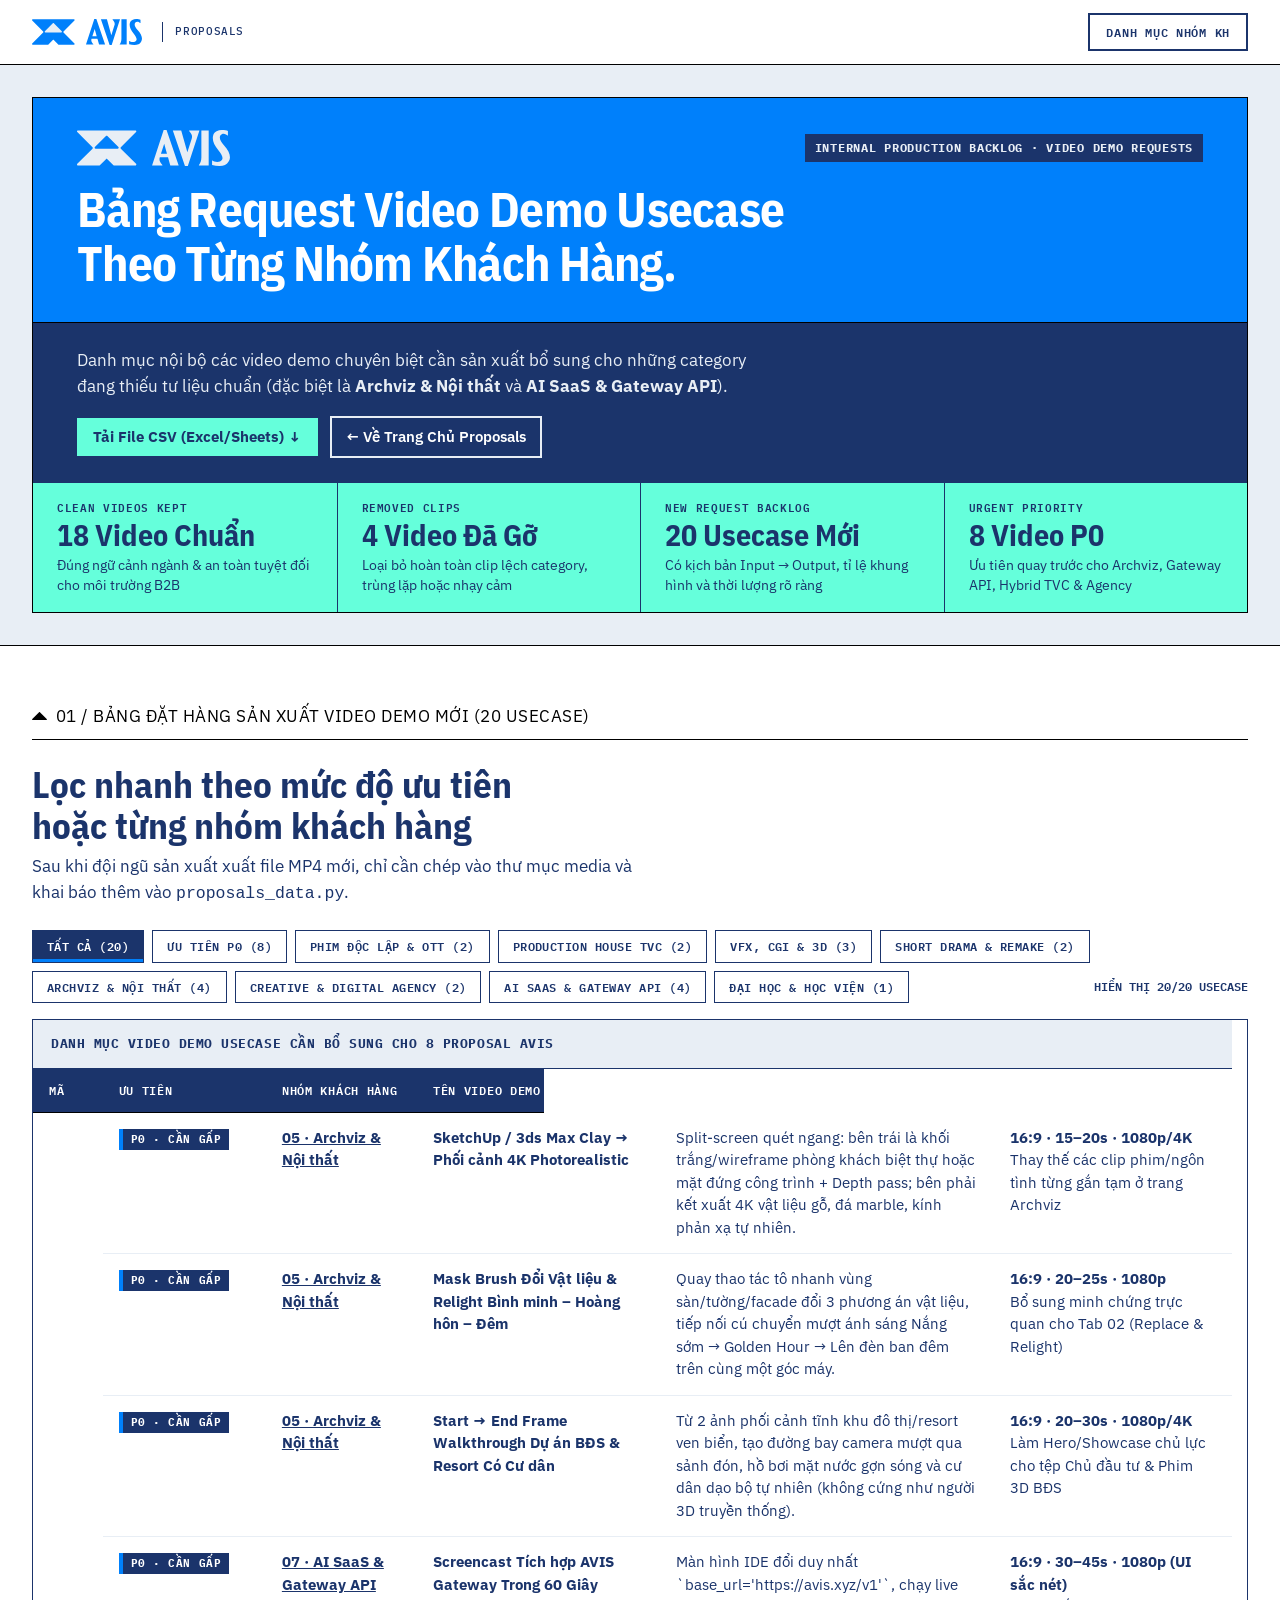
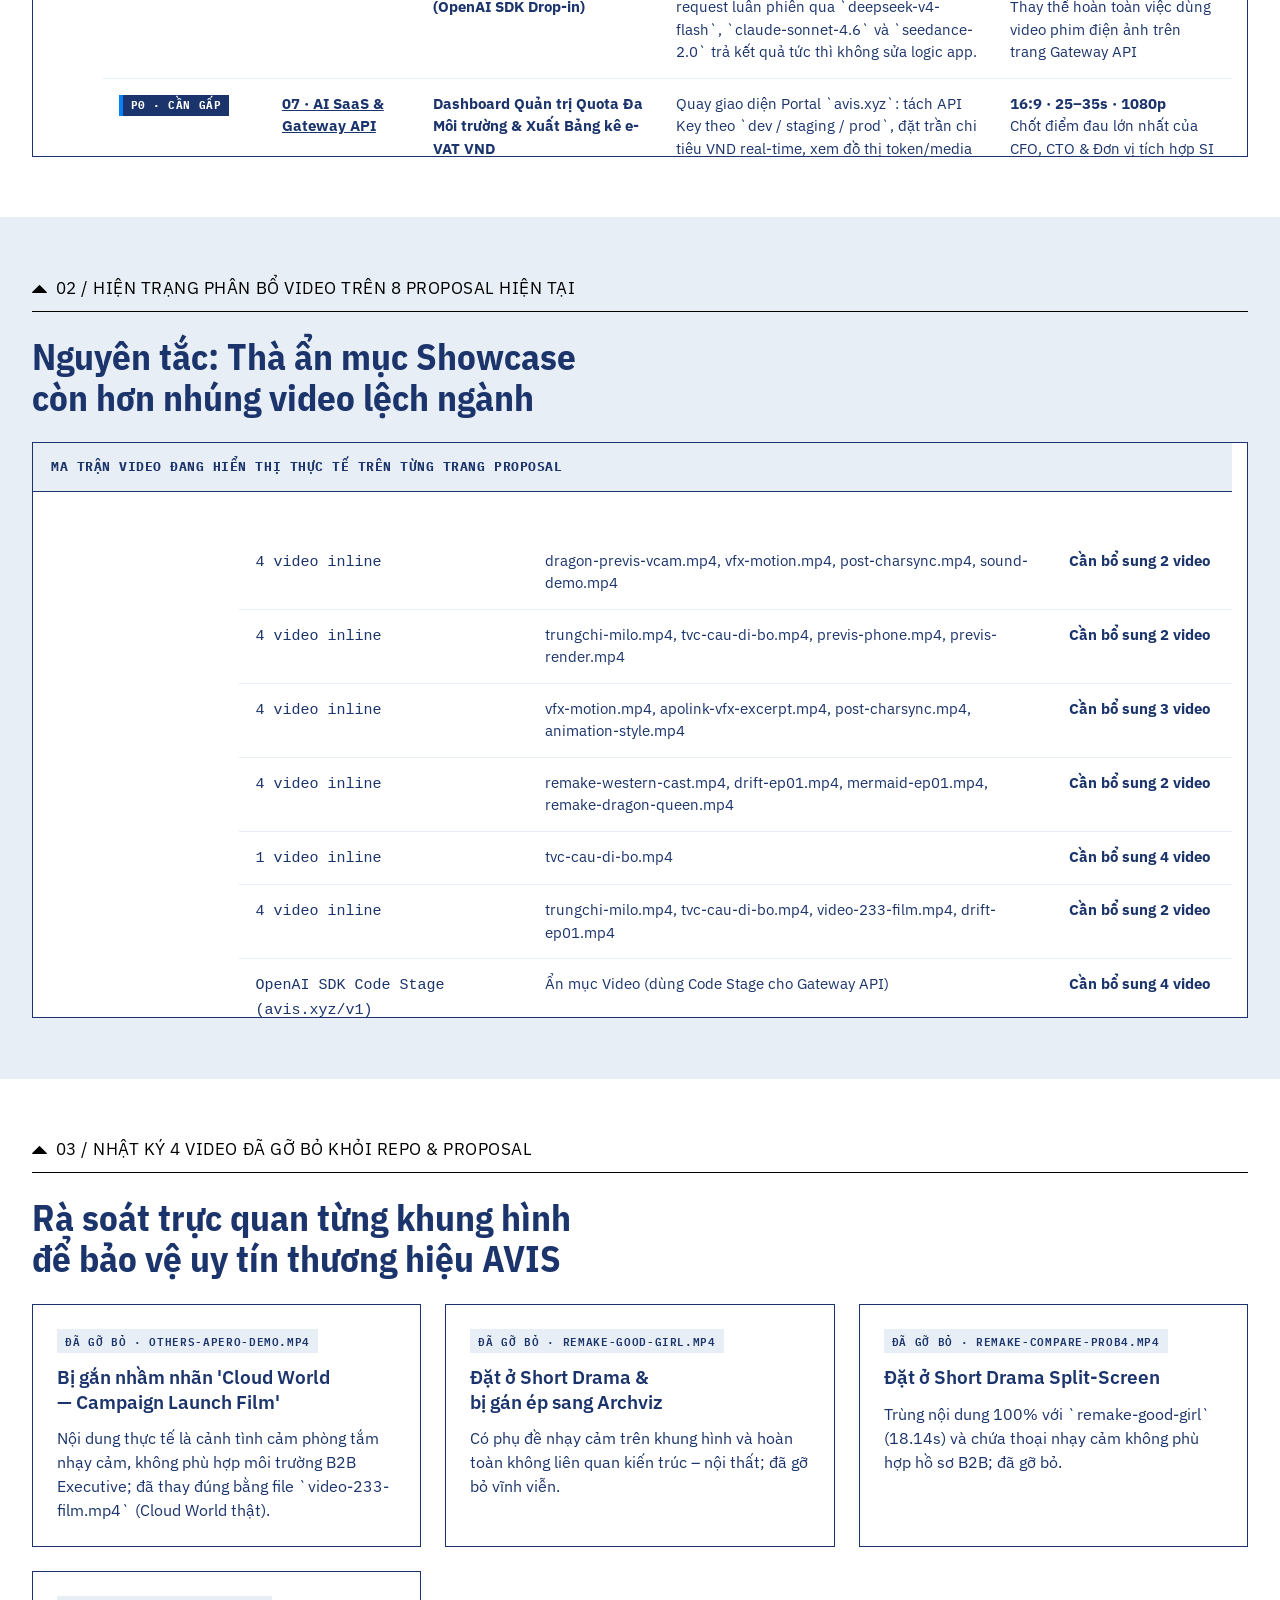
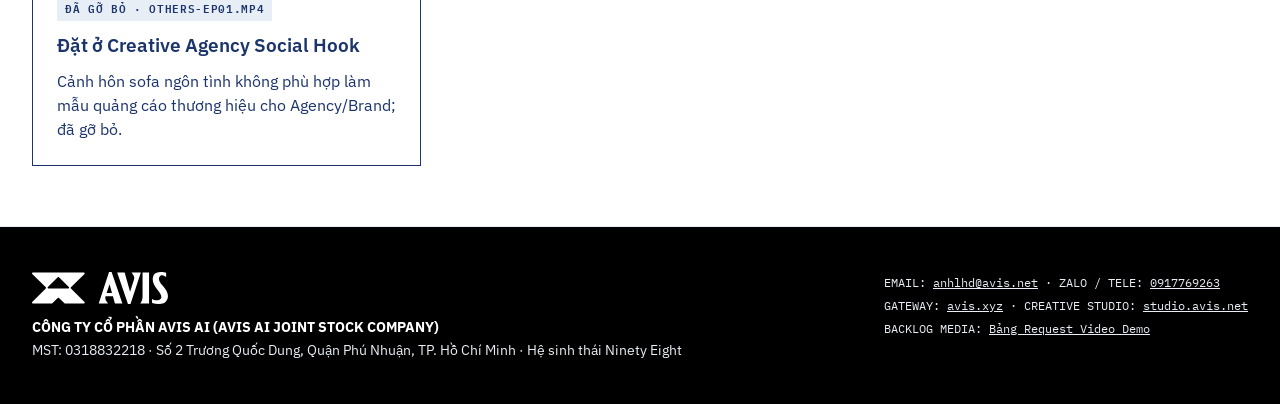
==== commit 8d675d3d: "Use Azure blue AVIS logo on top navbar with white background" ====
--- a/video-requests.html
+++ b/video-requests.html
@@ -13,7 +13,7 @@
 <header class="site-header">
   <div class="header-inner">
     <a class="site-logo" href="index.html">
-      <img src="assets/brand/logo/masterbrand/avis-masterbrand-full-sea-white.svg" alt="AVIS" height="26">
+      <img src="assets/brand/logo/masterbrand/avis-masterbrand-full-azure.svg" alt="AVIS" height="26">
       <span class="site-logo-divider" aria-hidden="true"></span>
       <span class="site-logo-tag">PROPOSALS</span>
     </a>
@@ -352,7 +352,7 @@
 <footer class="site-footer">
   <div class="container footer-grid">
     <div>
-      <img class="footer-logo" src="assets/brand/logo/masterbrand/avis-masterbrand-full-sea-white.svg" alt="AVIS" height="32" loading="lazy">
+      <img class="footer-logo" src="assets/brand/logo/masterbrand/avis-masterbrand-full-white.svg" alt="AVIS" height="32" loading="lazy">
       <strong>CÔNG TY CỔ PHẦN AVIS AI (AVIS AI JOINT STOCK COMPANY)</strong><br>
       MST: 0318832218 · Số 2 Trương Quốc Dung, Quận Phú Nhuận, TP. Hồ Chí Minh · Hệ sinh thái Ninety Eight
     </div>
--- a/assets/proposals.css
+++ b/assets/proposals.css
@@ -233,14 +233,14 @@
 
 /* ==========================================================================
    6. Responsive Site Header & Navigation (modern-web-guidance: navbar)
-   Unified Sapphire (#1B346B) surface so the single white-blue AVIS logo renders with crisp contrast
+   Clean White (#FFFFFF) navbar surface with Azure blue logo and Sapphire text
    ========================================================================== */
 .site-header {
   position: sticky;
   inset-block-start: 0;
   z-index: 90;
-  background: var(--avis-sapphire);
-  color: var(--avis-sea-white);
+  background: var(--avis-white);
+  color: var(--avis-sapphire);
   border-block-end: 1px solid var(--avis-black);
 }
 
@@ -289,7 +289,7 @@
 .site-logo-divider {
   inline-size: 1px;
   block-size: 1.25rem;
-  background: var(--avis-sea-white);
+  background: var(--avis-sapphire);
   margin-inline-start: var(--avis-space-2);
 }
 
@@ -299,7 +299,7 @@
   font-weight: 500;
   letter-spacing: 0.06em;
   text-transform: uppercase;
-  color: var(--avis-sea-white);
+  color: var(--avis-sapphire);
 }
 
 .site-nav {
@@ -315,9 +315,9 @@
   gap: var(--avis-space-2);
   padding: 0.625rem 1rem;
   border-radius: var(--avis-radius);
-  border: 2px solid var(--avis-sea-white);
-  background: var(--avis-sapphire);
-  color: var(--avis-white);
+  border: 2px solid var(--avis-sapphire);
+  background: var(--avis-white);
+  color: var(--avis-sapphire);
   font-family: var(--avis-font-mono);
   font-size: 0.75rem;
   font-weight: 600;
@@ -329,6 +329,7 @@
 
 .menu-button:hover {
   background: var(--avis-azure);
+  color: var(--avis-white);
   border-color: var(--avis-azure);
 }
 
@@ -346,9 +347,9 @@
   margin-block-start: 0.25rem;
   padding: var(--avis-space-3);
   overflow: auto;
-  background: var(--avis-sapphire);
-  color: var(--avis-sea-white);
-  border: 2px solid var(--avis-black);
+  background: var(--avis-white);
+  color: var(--avis-sapphire);
+  border: 2px solid var(--avis-sapphire);
   border-radius: var(--avis-radius);
 }
 
@@ -371,19 +372,18 @@
   line-height: 1.3;
   letter-spacing: 0.04em;
   text-transform: uppercase;
-  color: var(--avis-sea-white);
+  color: var(--avis-sapphire);
   position: relative;
 }
 
 .site-menu a:hover {
-  background: var(--avis-azure);
-  color: var(--avis-white);
+  background: var(--avis-sea-white);
 }
 
 /* WCAG 1.4.1: current page indicated by shape (3px solid bottom bar) + high-contrast fill */
 .site-menu a[aria-current="page"] {
-  background: var(--avis-white);
-  color: var(--avis-sapphire);
+  background: var(--avis-sapphire);
+  color: var(--avis-white);
   font-weight: 700;
 }
 
